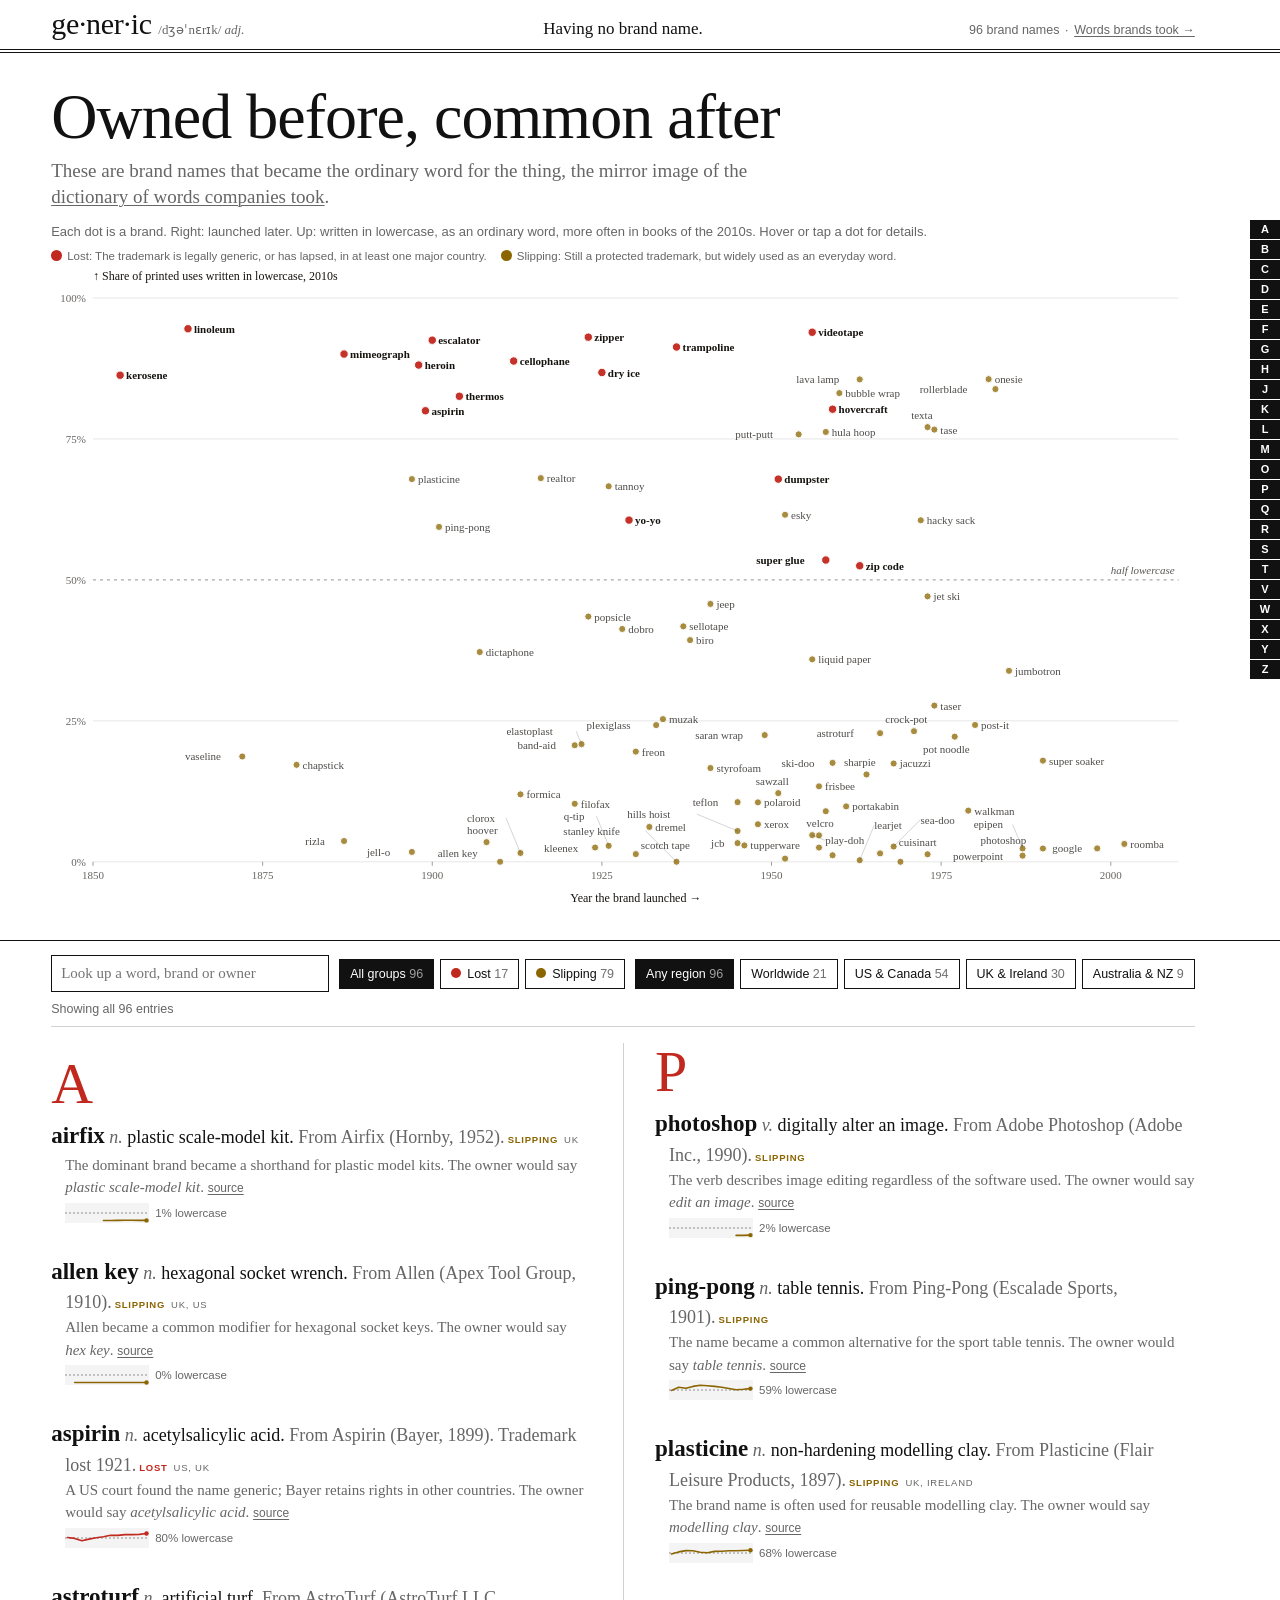
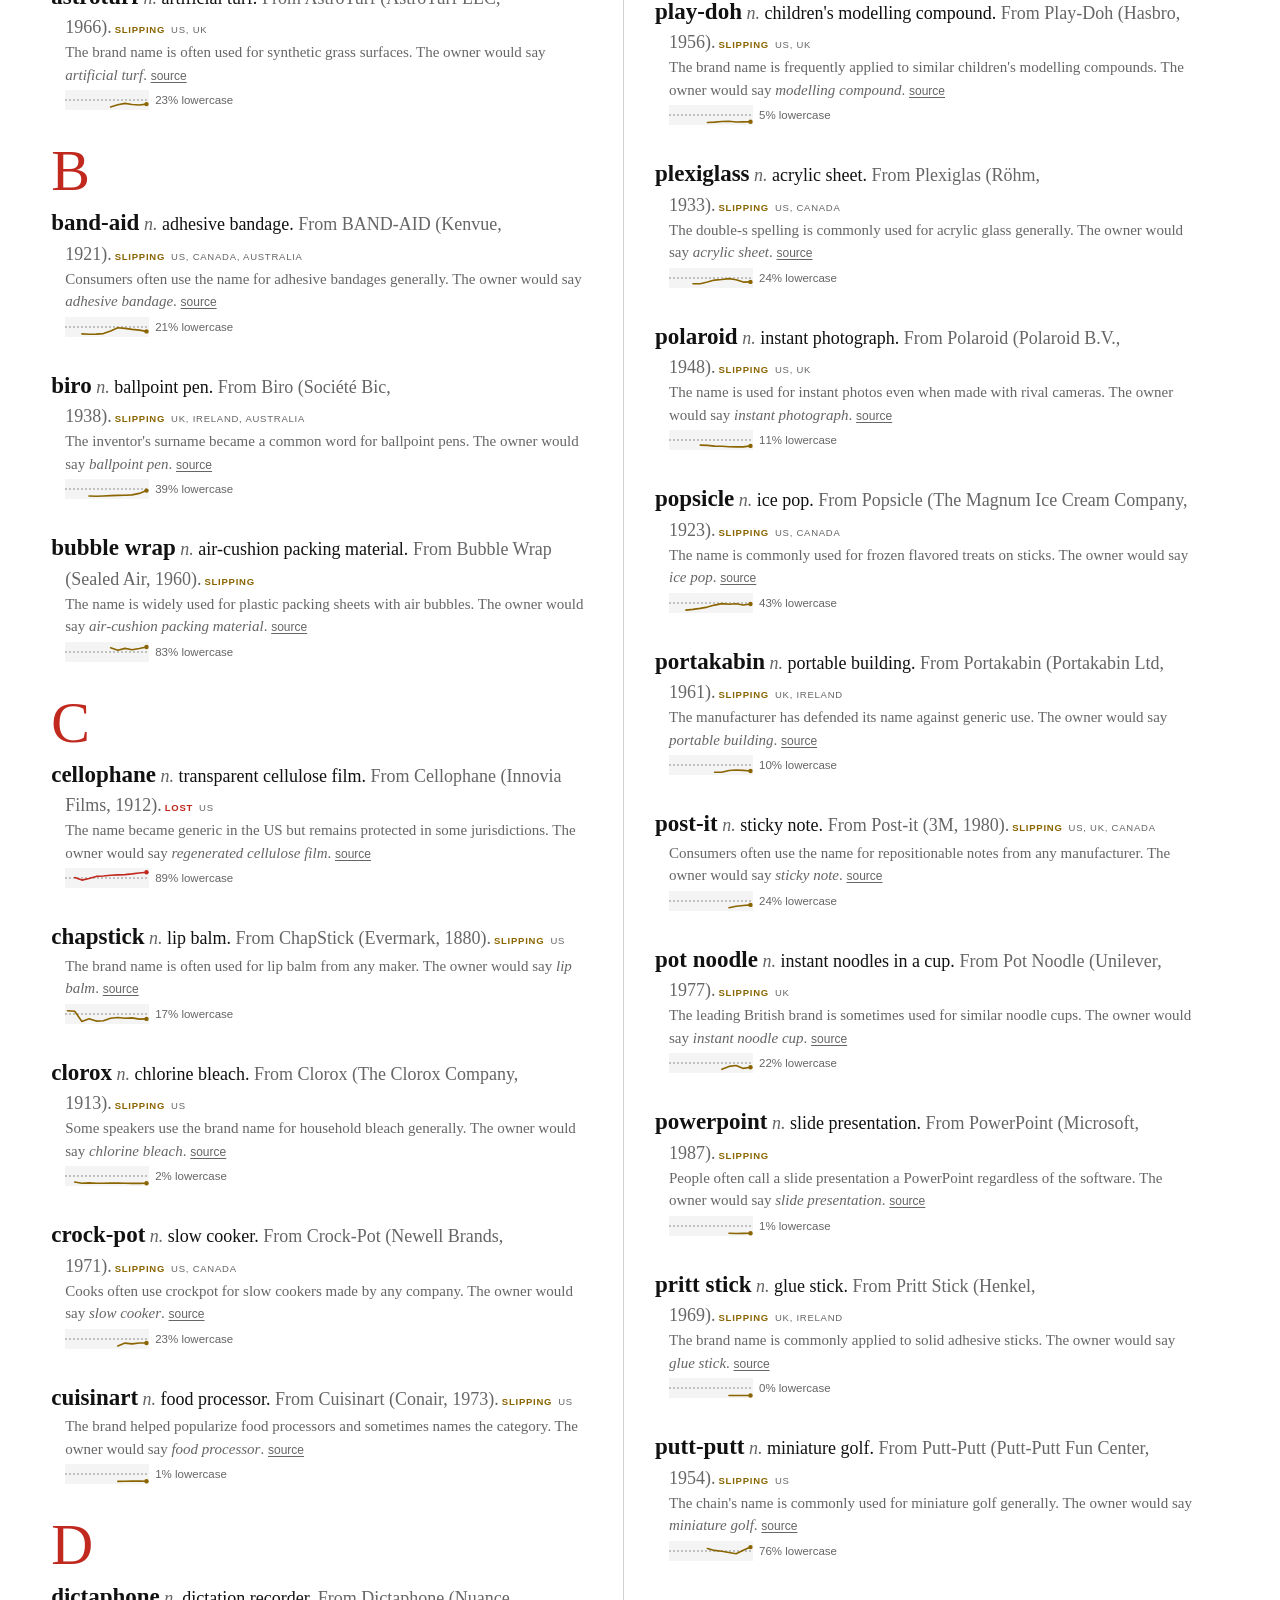
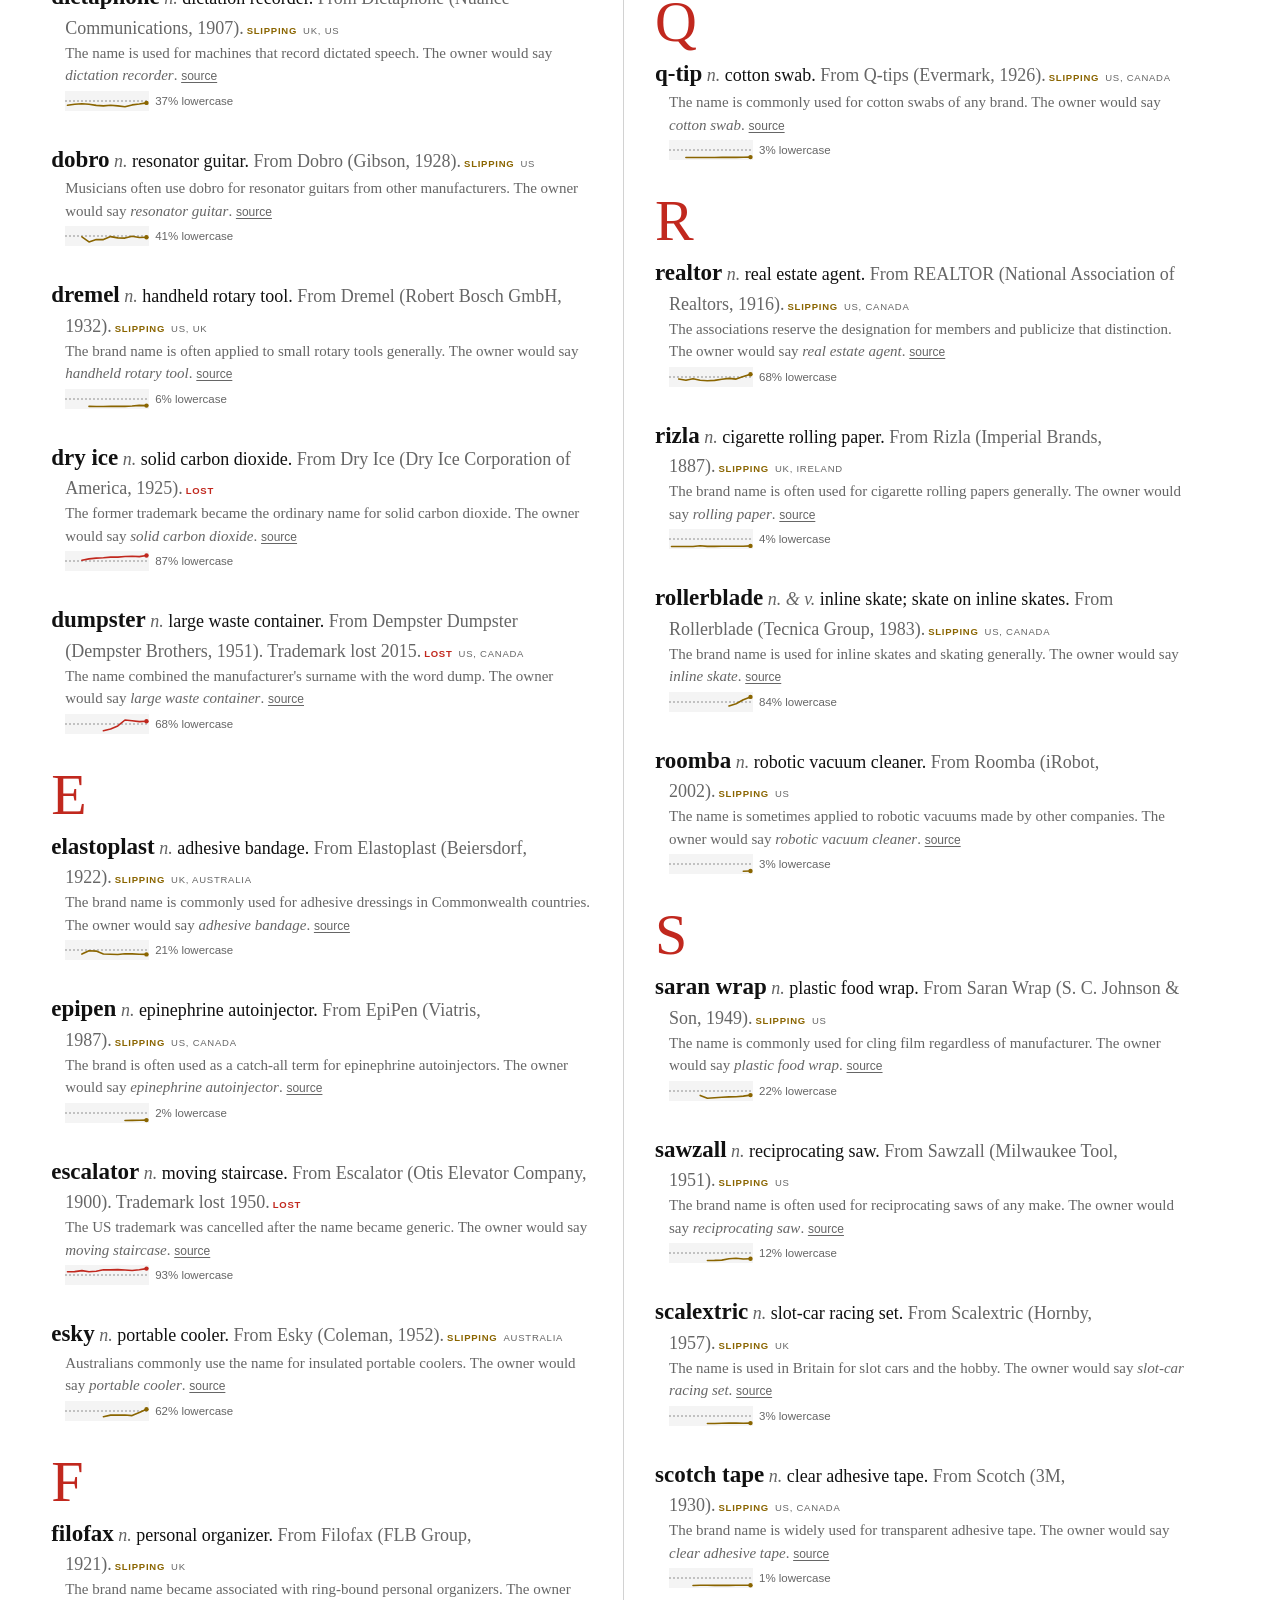
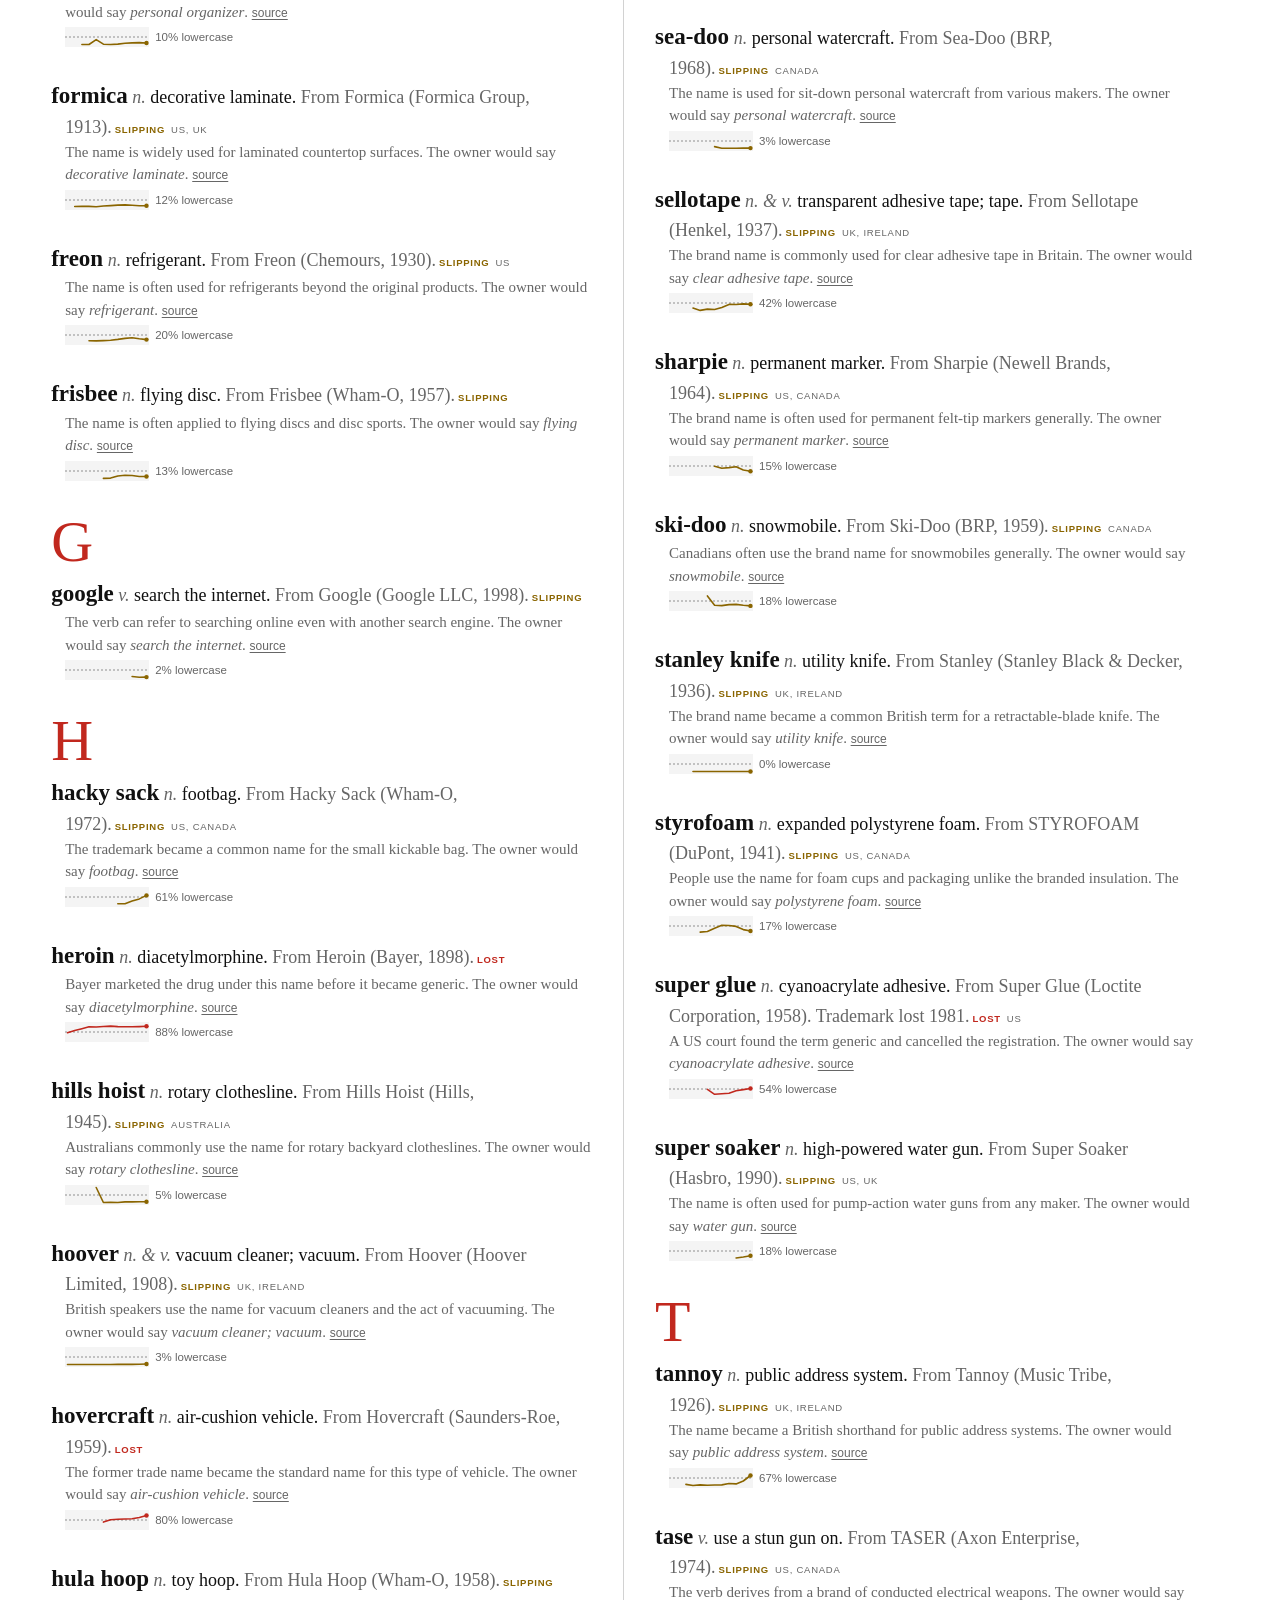
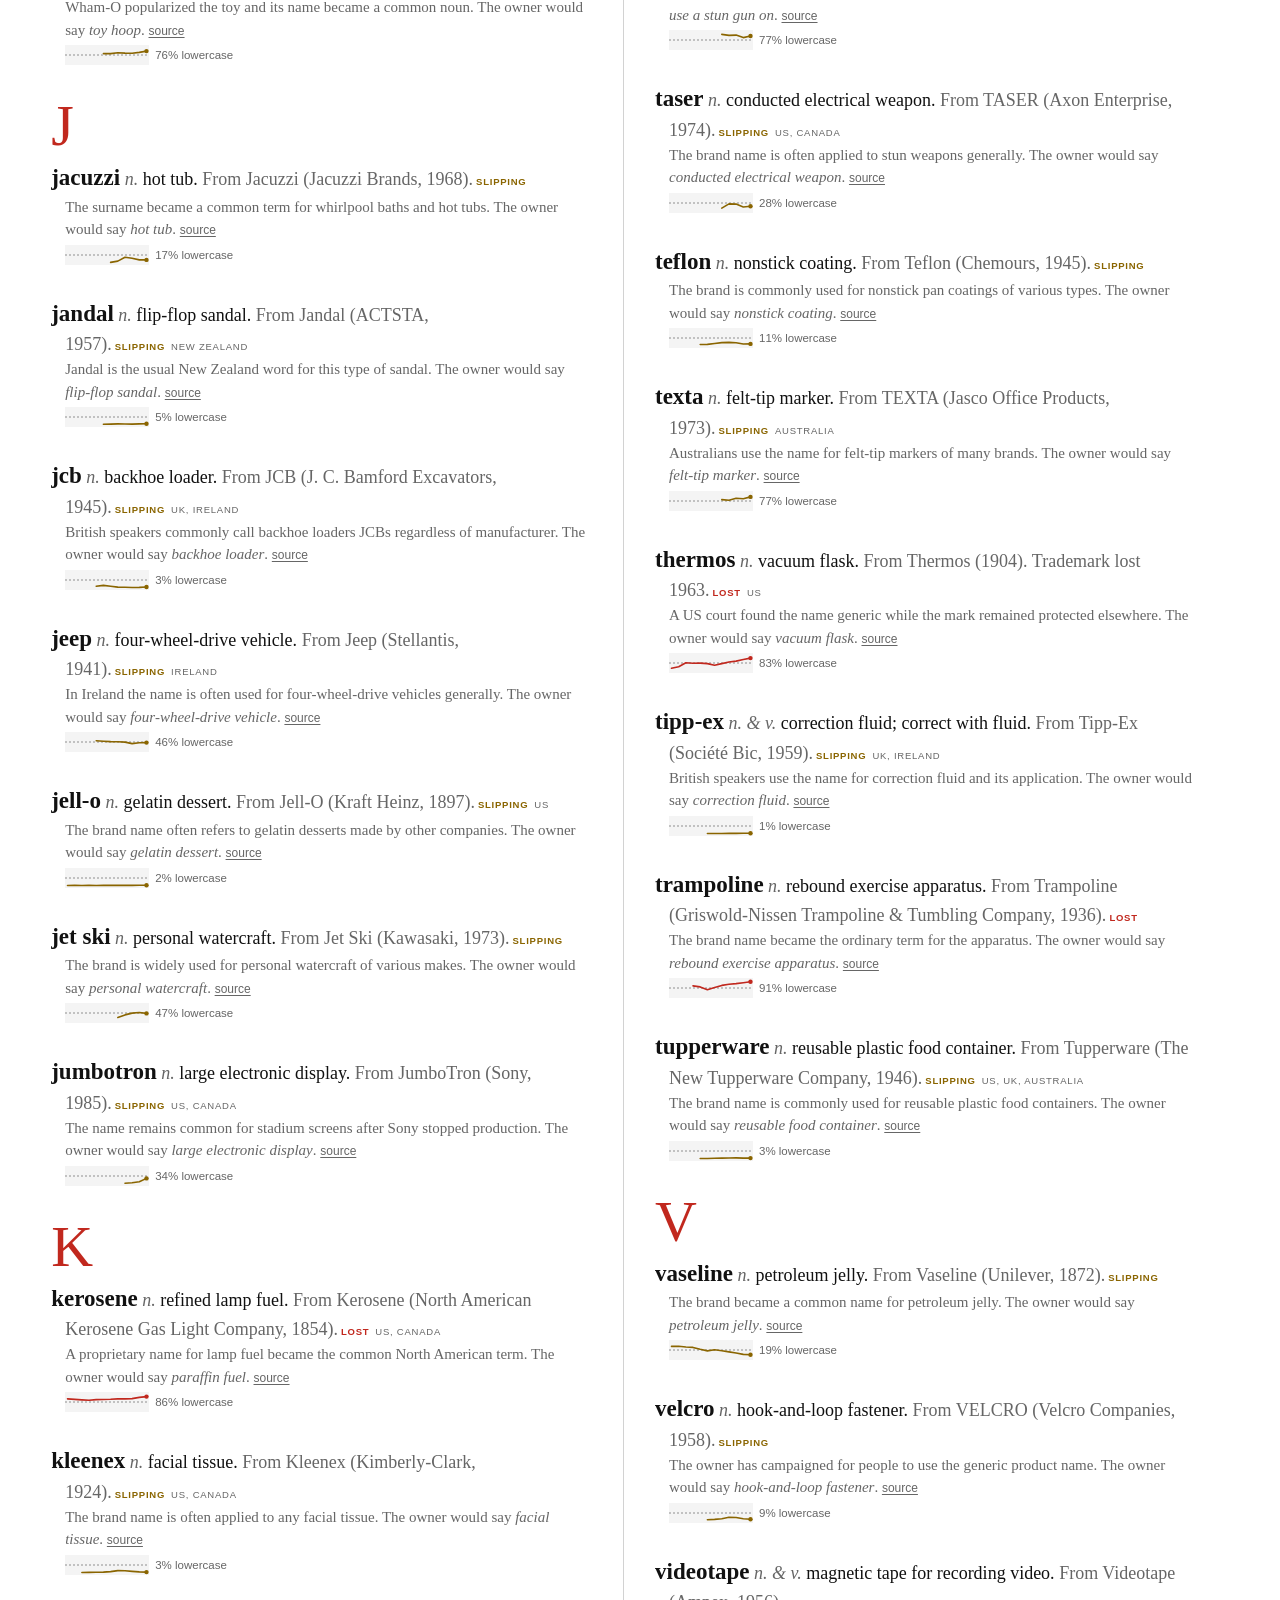
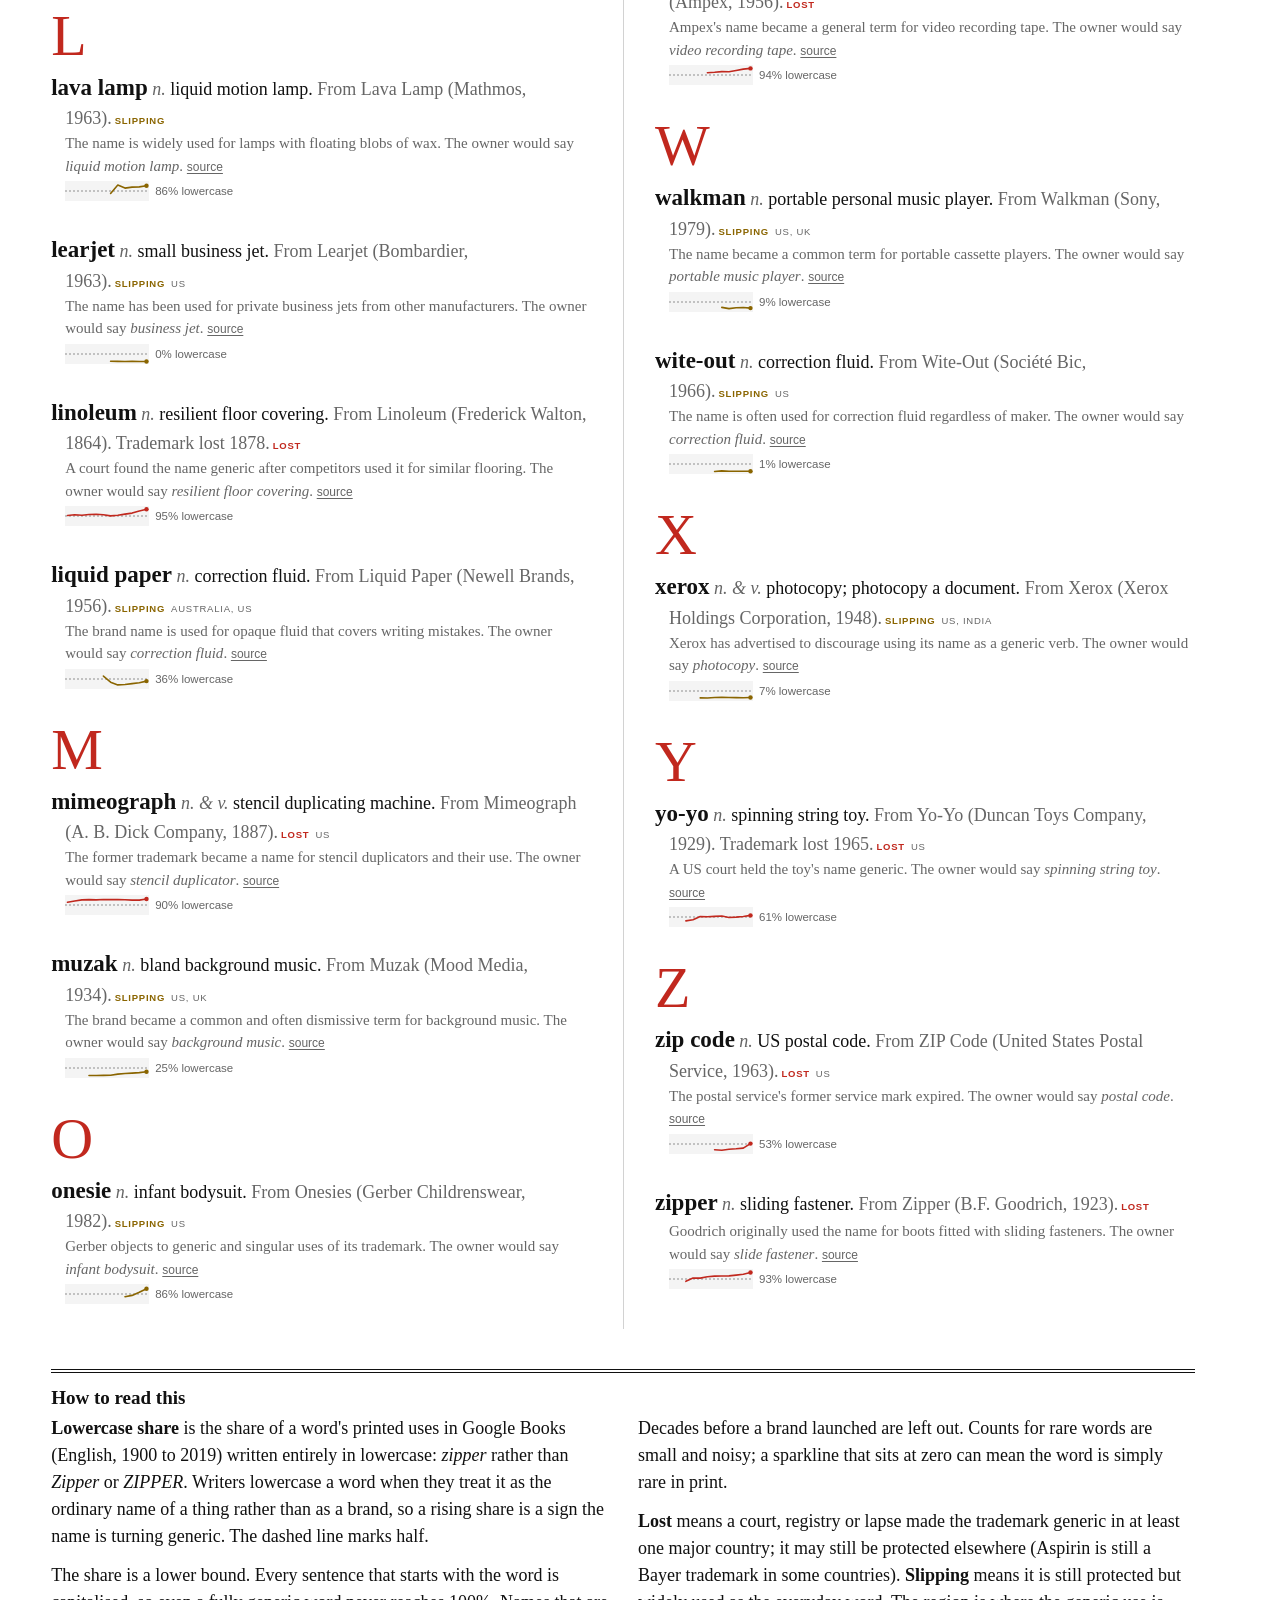
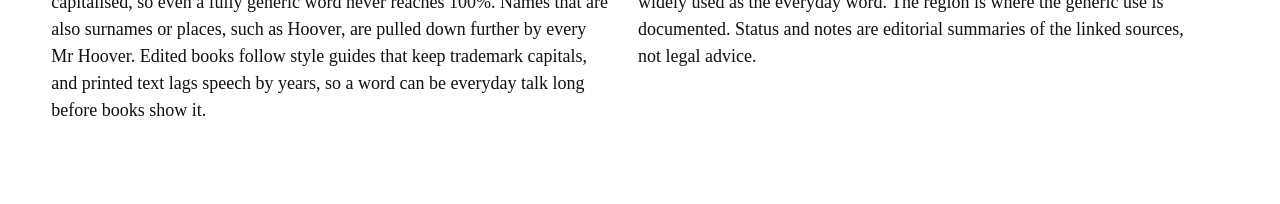
==== site/generic.html @ 4e23a134 "Add generic page: 96 brand names that became everyday words Lost / Slipping groups, lowercase share " ====
<!doctype html><html lang="en"><head><meta charset="utf-8"><meta name="viewport" content="width=device-width,initial-scale=1"><title>Generic: brand names that became ordinary words</title>
<meta name="description" content="A dictionary of brand names that became the everyday word for the thing, from aspirin and escalator to kleenex and hoover, with how often each is printed in lowercase.">
<style>
:root{--gl:4vw;--gr:calc(4vw + 34px);--p:#fff;--k:#111;--s:#666;--r:#c1281e;--lost:#c1281e;--slip:#8a6500;--serif:"Iowan Old Style","Palatino Linotype",Palatino,"Book Antiqua",Georgia,serif;--sans:"Avenir Next","Helvetica Neue",Arial,sans-serif}
*{box-sizing:border-box}html{scroll-behavior:smooth}body{margin:0;background:var(--p);color:var(--k);font:18px/1.5 var(--serif)}
a{color:inherit;text-decoration-thickness:1px;text-underline-offset:2px}
.page{padding:0 var(--gr) 80px var(--gl)}
.title{position:sticky;top:0;z-index:4;background:var(--p);padding:9px var(--gr) 7px var(--gl);border-bottom:4px double var(--k);display:grid;grid-template-columns:1fr auto 1fr;gap:24px;align-items:baseline}
h1{font-size:clamp(24px,2.4vw,30px);line-height:1;font-weight:400;margin:0;letter-spacing:-.01em}.ipa{font-size:13px;color:var(--s);margin:0 0 0 .5em;display:inline}.def{font-size:17px;text-align:center}.tot{text-align:right;font:12.5px var(--sans);color:var(--s)}.sib::before{content:"·";display:inline-block;padding:0 .45em}
.full{margin:0 calc(-1 * var(--gr)) 0 calc(-1 * var(--gl));padding:30px var(--gr) 24px var(--gl);border-bottom:1px solid var(--k)}.full h2{font:400 clamp(34px,5vw,64px)/1.05 var(--serif);margin:0;letter-spacing:-.015em}.full .cap{font:19px/1.35 var(--serif);color:var(--s);margin:8px 0 14px;max-width:760px}
.note{font:13px/1.45 var(--sans);color:var(--s);margin:0 0 8px}.legend{display:flex;gap:14px;flex-wrap:wrap;font:11.5px var(--sans);color:var(--s);margin:0 0 6px}.legend i{display:inline-block;width:11px;height:11px;margin-right:5px;vertical-align:-1px;border-radius:50%}
.sw{display:inline-block;width:10px;height:10px;margin-right:6px;vertical-align:0;border-radius:50%}
.controls{position:sticky;top:var(--hh,50px);z-index:3;background:var(--p);display:flex;gap:10px;flex-wrap:wrap;align-items:center;padding:14px 0 10px;font:12.5px var(--sans);border-bottom:1px solid #11111130}.controls input{flex:1 1 220px;padding:9px;border:1px solid var(--k);background:#fff;font:15px var(--serif)}.controls button{font:12.5px var(--sans);border:1px solid var(--k);background:none;padding:7px 10px;cursor:pointer;color:var(--k)}.controls button[aria-pressed=true]{background:var(--k);color:var(--p)}.controls button[aria-pressed=true] .sw{outline:1.5px solid #fff}.controls .grp{display:flex;gap:6px;flex-wrap:wrap}
.count{flex-basis:100%;color:var(--s);margin:0}
:focus-visible{outline:2px solid var(--r);outline-offset:2px}
#dict{columns:2 400px;column-gap:64px;column-rule:1px solid #11111130;padding-top:16px}
.letter{break-after:avoid;font:400 58px/1 var(--serif);margin:12px 0 6px;color:var(--r);scroll-margin-top:calc(var(--hh,50px) + var(--ch,0px) + 8px)}
.e{break-inside:avoid;margin:0 0 24px;text-indent:-14px;padding-left:14px}.hw{font-weight:700;font-size:23px}.pos{font-style:italic;color:var(--s)}.etym{color:var(--s)}
.small{font-size:15px;color:var(--s);display:block;text-indent:0}.tag{white-space:nowrap;font:700 9.5px var(--sans);letter-spacing:.08em;text-transform:uppercase;padding-left:3px}.reg{white-space:nowrap;font:9.5px var(--sans);letter-spacing:.08em;text-transform:uppercase;color:var(--s);padding-left:6px}
.src{font:12px var(--sans);color:var(--s);white-space:nowrap}
.sp{display:inline-flex;align-items:center;gap:6px;text-indent:0;font:11.5px var(--sans);color:var(--s);margin-top:4px}.sp svg{display:block}
.thumb{position:fixed;right:0;top:50%;transform:translateY(-50%);display:flex;flex-direction:column;z-index:5}.thumb a{display:block;width:30px;text-align:center;font:700 11px/19px var(--sans);color:var(--p);background:var(--k);text-decoration:none;border-bottom:1px solid var(--p)}.thumb a:hover,.thumb a:focus{background:var(--r)}
.meth{columns:2 320px;column-gap:30px;margin-top:40px;padding-top:14px;border-top:4px double var(--k)}.meth h2{font:600 19px var(--serif);margin:0 0 6px;column-span:all}.meth p{margin:0 0 .7em}
details{margin-top:8px;font:12.5px var(--sans);color:var(--s)}summary{cursor:pointer}
.tip{position:fixed;display:none;z-index:9;background:var(--k);color:#fff;font:12px/1.4 var(--sans);padding:7px 9px;pointer-events:none;max-width:260px}
.err{font:15px/1.45 var(--sans);color:var(--r);border:1px solid var(--r);padding:10px 12px}
@media(max-width:760px){.page{padding:0 38px 60px 14px}:root{--gl:14px;--gr:38px}.title{grid-template-columns:auto 1fr;gap:4px 14px}.tot{grid-column:1/-1;text-align:left}#tot,.sib::before{display:none}.def{font-size:14px;text-align:right}.ipa{display:none}.controls{position:static}.thumb a{width:22px;font-size:10px;line-height:16px}.hw{font-size:21px}}
@media(prefers-reduced-motion:reduce){html{scroll-behavior:auto}}
</style></head><body><header class="title" id="hd"><div><h1 style="display:inline">ge·ner·ic</h1><p class="ipa">/dʒəˈnɛrɪk/ <i>adj.</i></p></div><div class="def">Having no brand name.</div><div class="tot"><span id="tot"></span><a class="sib" href="index.html">Words brands took →</a></div></header>
<div class="page">
<section class="full"><h2>Owned before, common after</h2><p class="cap">These are brand names that became the ordinary word for the thing, the mirror image of the <a href="index.html">dictionary of words companies took</a>.</p>
<p class="note">Each dot is a brand. Right: launched later. Up: written in lowercase, as an ordinary word, more often in books of the 2010s. Hover or tap a dot for details.</p>
<div id="lg"></div><div id="scat"></div><div id="unplot"></div></section>
<noscript><p class="err">This page needs JavaScript to load its word list from generic.json.</p></noscript>
<div class="controls" id="c" role="search" aria-label="Filter the dictionary"></div>
<main id="dict" aria-live="off"></main>
<section class="meth"><h2>How to read this</h2><div id="m"></div></section>
</div><nav class="thumb" id="thumb" aria-label="Jump to letter"></nav>
<script type="module">
import {loadGeneric,GEN_GROUPS,REGIONS,scatter,entryHTML,hideTip,GEN_METHODS,esc,legend} from './generic.js';
const $=s=>document.querySelector(s),hd=$('#hd'),root=document.documentElement;
const sizeVars=()=>{root.style.setProperty('--hh',hd.offsetHeight+'px');const c=$('#c');root.style.setProperty('--ch',(getComputedStyle(c).position==='sticky'?c.offsetHeight:0)+'px')};
new ResizeObserver(sizeVars).observe(hd);
$('#m').innerHTML=GEN_METHODS;
let D;try{D=await loadGeneric()}catch(err){const msg=`<p class="err" role="alert">The word list could not be loaded (${esc(err.message)}). Try reloading the page.</p>`;$('#scat').innerHTML=msg;$('#dict').innerHTML='';$('#c').hidden=true;throw err}
const E=D.entries;
$('#tot').textContent=`${E.length} brand names`;
$('#lg').innerHTML=legend(Object.values(GEN_GROUPS).map(g=>[g.color,`${g.label}: ${g.note}`]));
let lastW=0;const draw=()=>{const w=$('#scat').clientWidth;if(w===lastW)return;lastW=w;
  const off=scatter($('#scat'),E,{height:innerWidth<760?460:Math.min(640,Math.max(440,innerHeight-220))});
  $('#unplot').innerHTML=off.length?`<details><summary>Not plotted (${off.length}): no lowercase data for the 2010s</summary><p>${off.map(e=>esc(e.word)).join(', ')}</p></details>`:''};
draw();addEventListener('resize',draw);addEventListener('scroll',hideTip,{passive:true});

/* Controls are built once; re-rendering only touches aria-pressed and the list, so focus never moves. */
const st={g:'',r:'',q:''};
const cnt=(f)=>E.filter(f).length;
const grpBtns=[['','All groups',E.length],...Object.entries(GEN_GROUPS).map(([k,o])=>[k,`<i class="sw" style="background:${o.color}"></i>${o.label}`,cnt(e=>e.status===k)])];
const regBtns=[['','Any region',E.length],...Object.entries(REGIONS).map(([k,t])=>[k,t,cnt(e=>e._r.includes(k))])];
const btns=(name,list)=>`<div class="grp" role="group" aria-label="${name}">`+list.map(([v,t,n])=>`<button type="button" data-v="${v}" aria-pressed="false">${t} <span style="opacity:.6">${n}</span></button>`).join('')+'</div>';
$('#c').innerHTML=`<input type="search" id="q" placeholder="Look up a word, brand or owner" aria-label="Search words, brands and owners" autocomplete="off">`+
  `<span id="gb">${btns('Group',grpBtns)}</span><span id="rb">${btns('Region where it is used generically',regBtns)}</span><p class="count" id="count" role="status" aria-live="polite"></p>`;
const press=()=>{document.querySelectorAll('#gb button').forEach(b=>b.setAttribute('aria-pressed',b.dataset.v===st.g));document.querySelectorAll('#rb button').forEach(b=>b.setAttribute('aria-pressed',b.dataset.v===st.r))};
$('#gb').onclick=ev=>{const b=ev.target.closest('button');if(b){st.g=b.dataset.v;render()}};
$('#rb').onclick=ev=>{const b=ev.target.closest('button');if(b){st.r=b.dataset.v;render()}};
$('#q').oninput=ev=>{st.q=ev.target.value.trim().toLowerCase();render()};
function render(){press();const q=st.q,r=E.filter(e=>(!st.g||e.status===st.g)&&(!st.r||e._r.includes(st.r))&&(!q||[e.word,e.brand,e.owner,e.meaning,e.generic_term].join(' ').toLowerCase().includes(q)));
  let last='',h='';const L=[];r.forEach(e=>{const l=e.word[0].toUpperCase();if(l!==last){h+=`<h2 class="letter" id="L-${esc(l)}">${esc(l)}</h2>`;last=l;L.push(l)}h+=entryHTML(e)});
  $('#dict').innerHTML=h||'<p>No entry matches.</p>';
  $('#count').textContent=r.length===E.length?`Showing all ${E.length} entries`:`Showing ${r.length} of ${E.length} entries`;
  $('#thumb').innerHTML=L.map(l=>`<a href="#L-${esc(l)}" aria-label="Letter ${esc(l)}">${esc(l)}</a>`).join('');sizeVars()}
render();
</script></body></html>
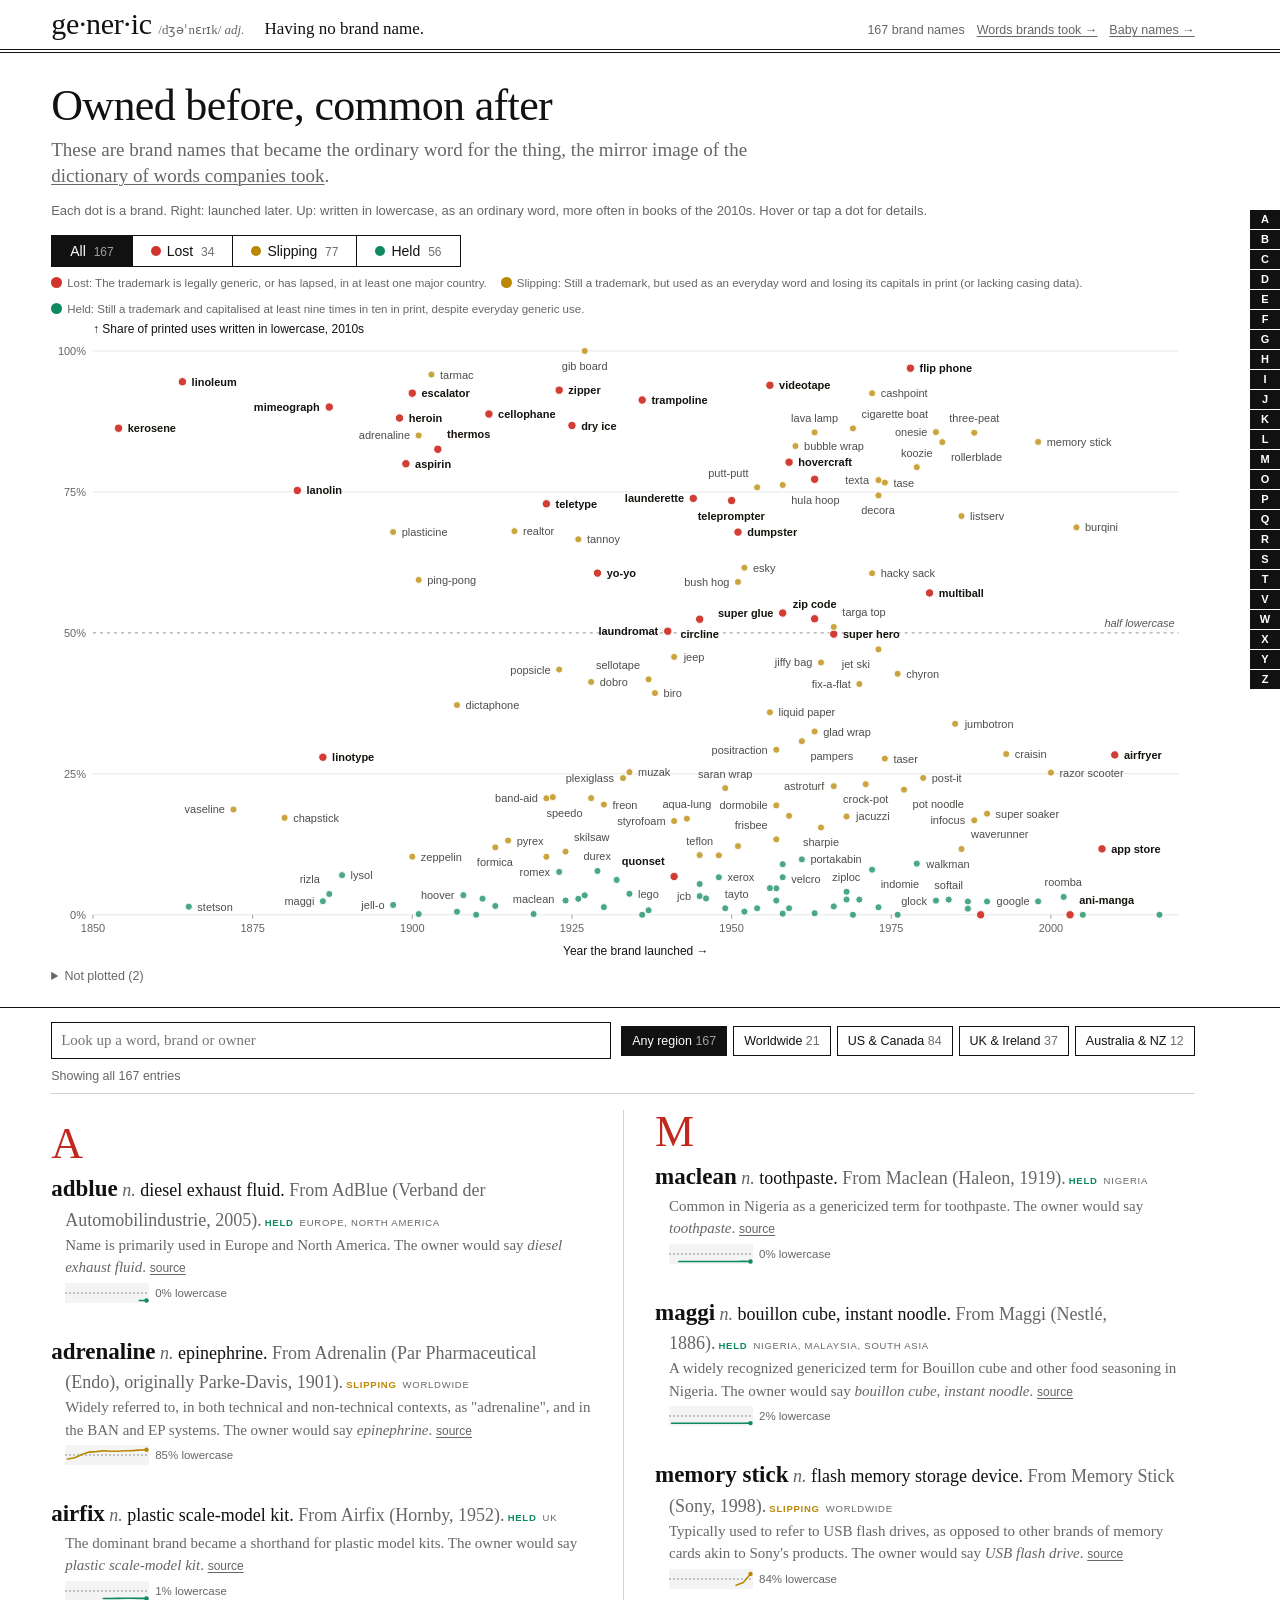
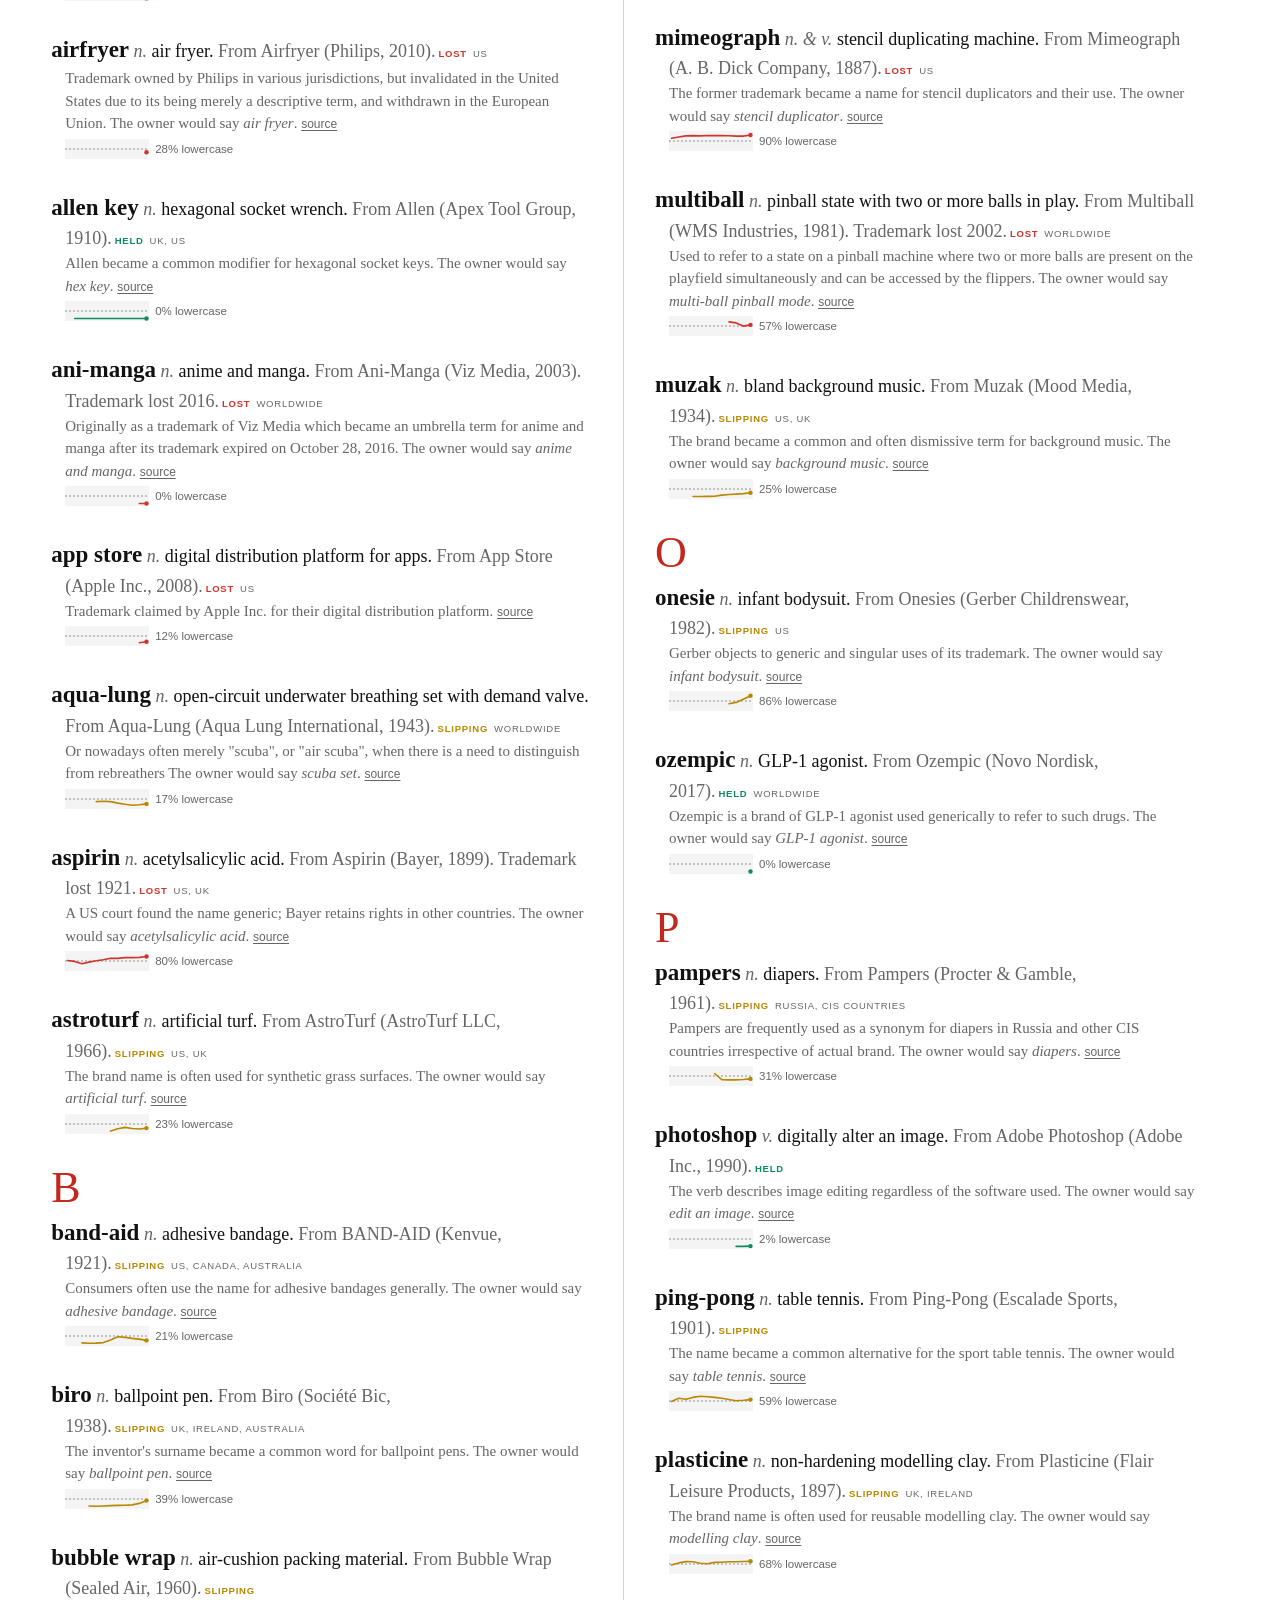
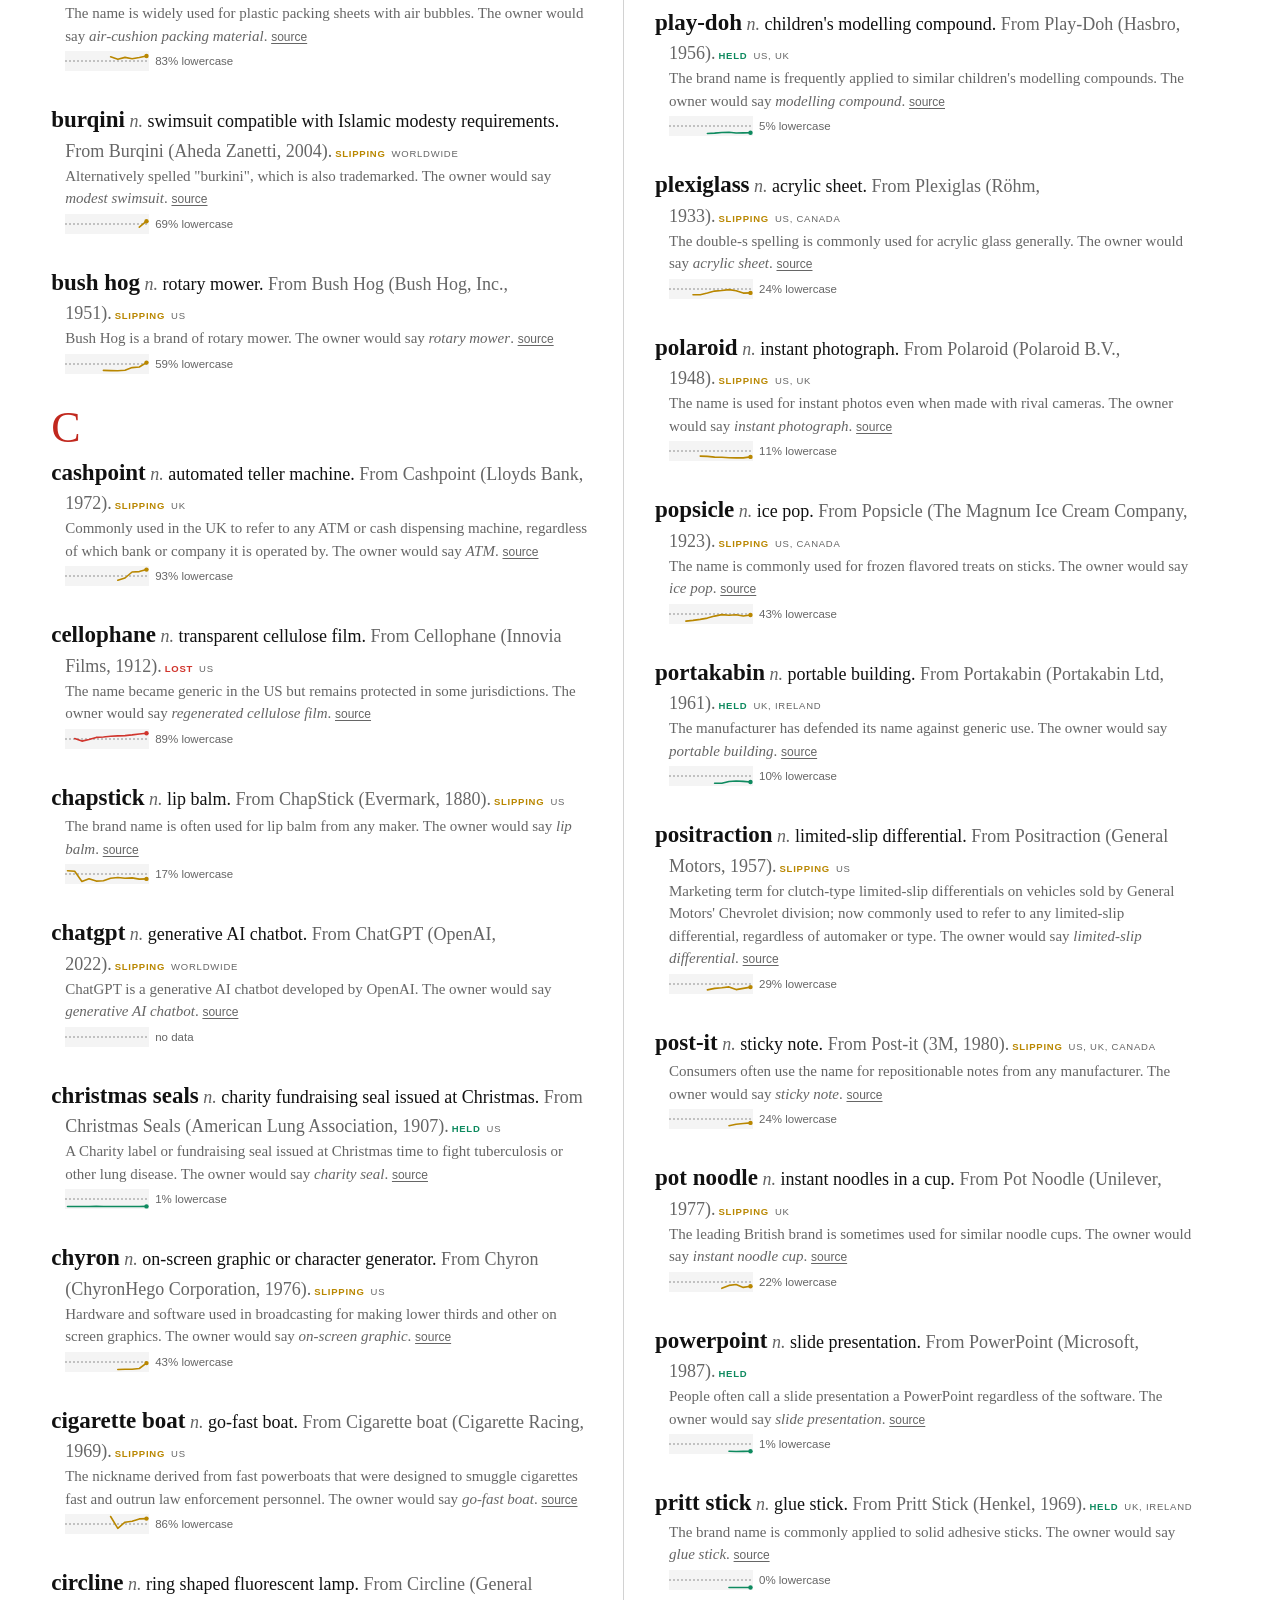
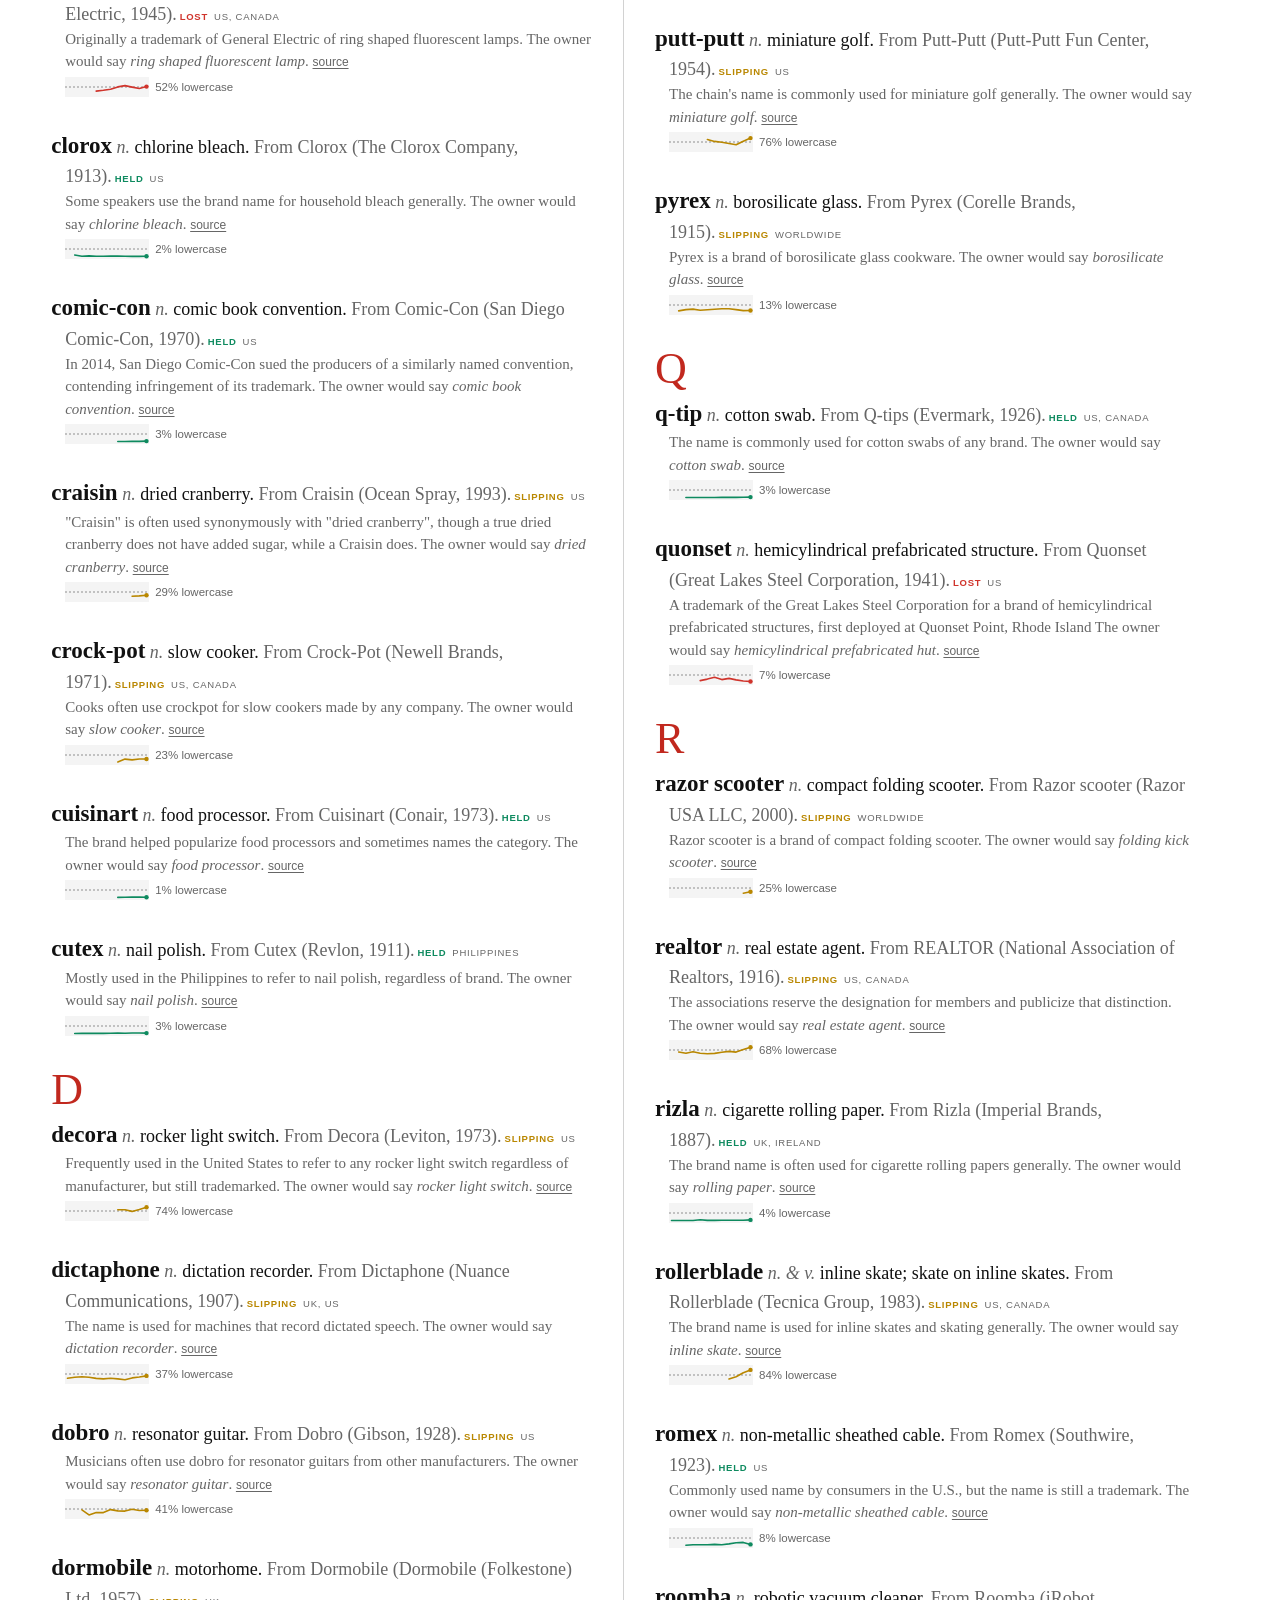
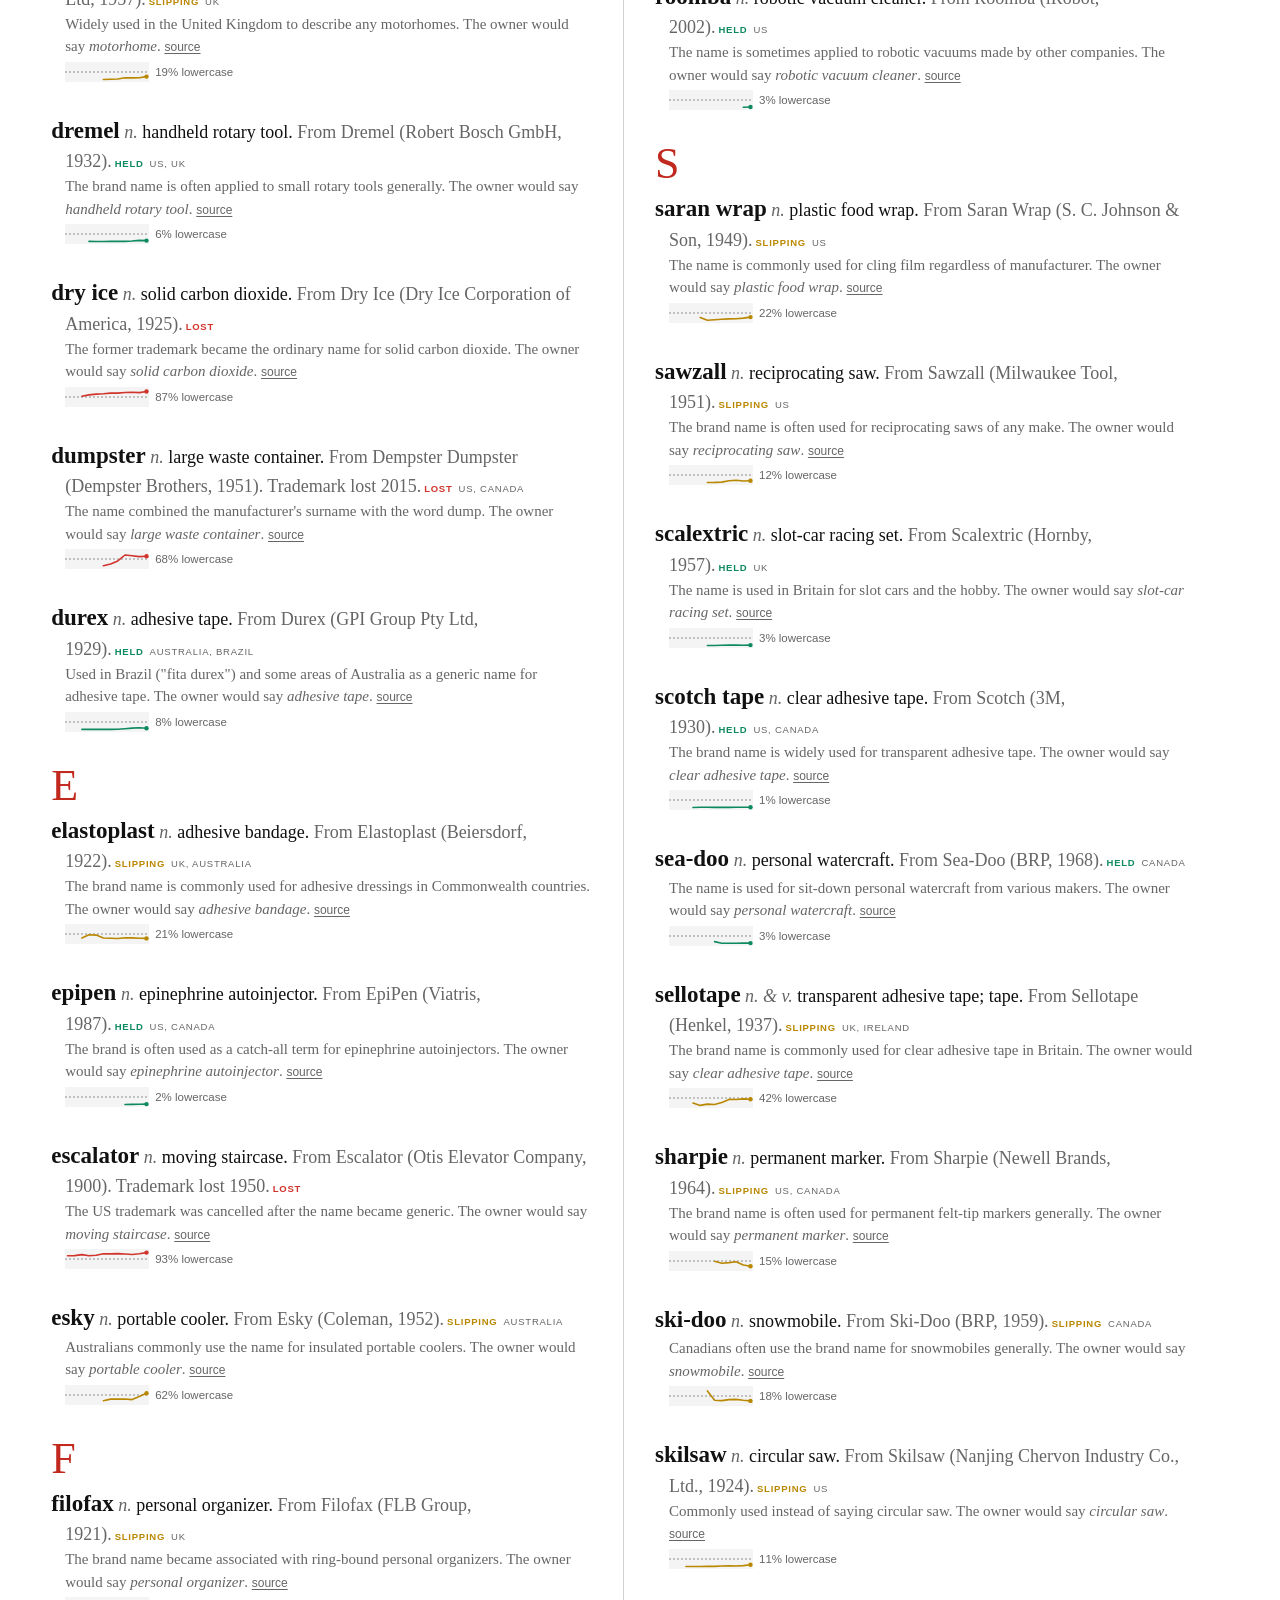
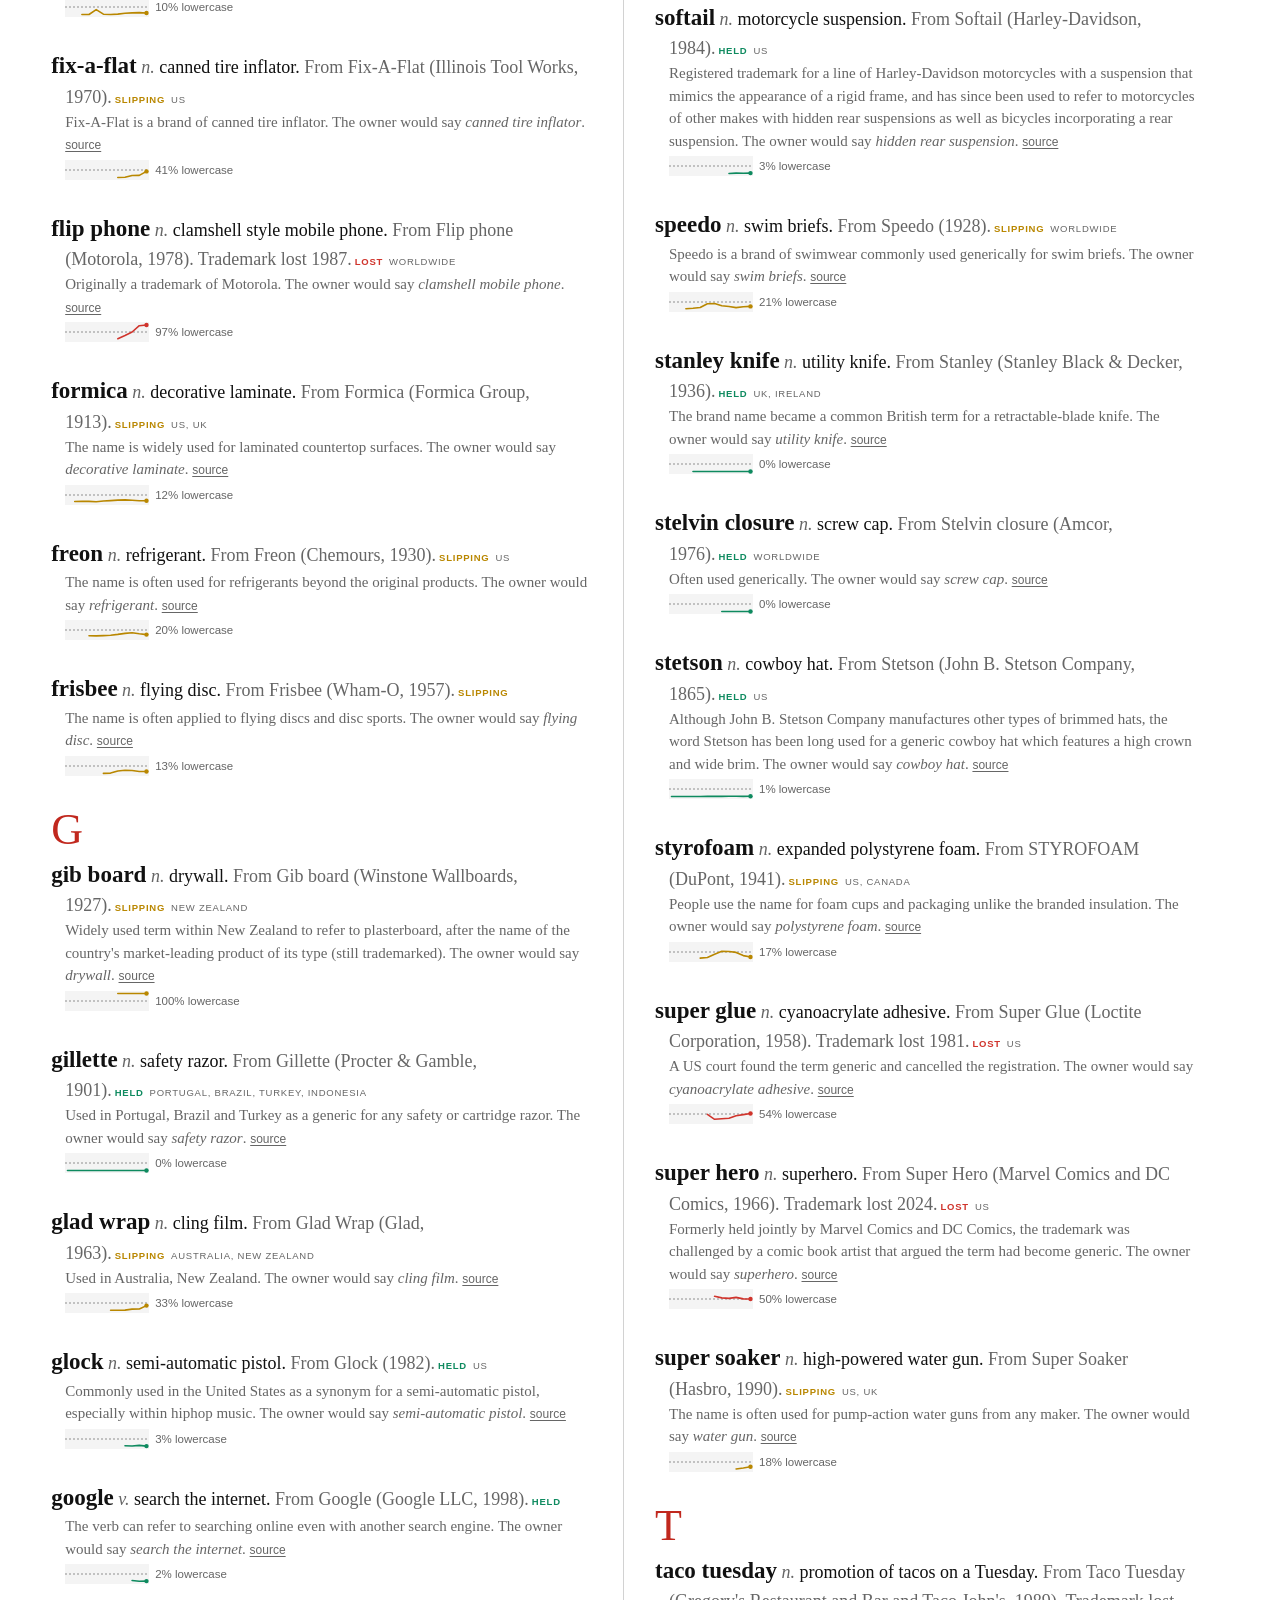
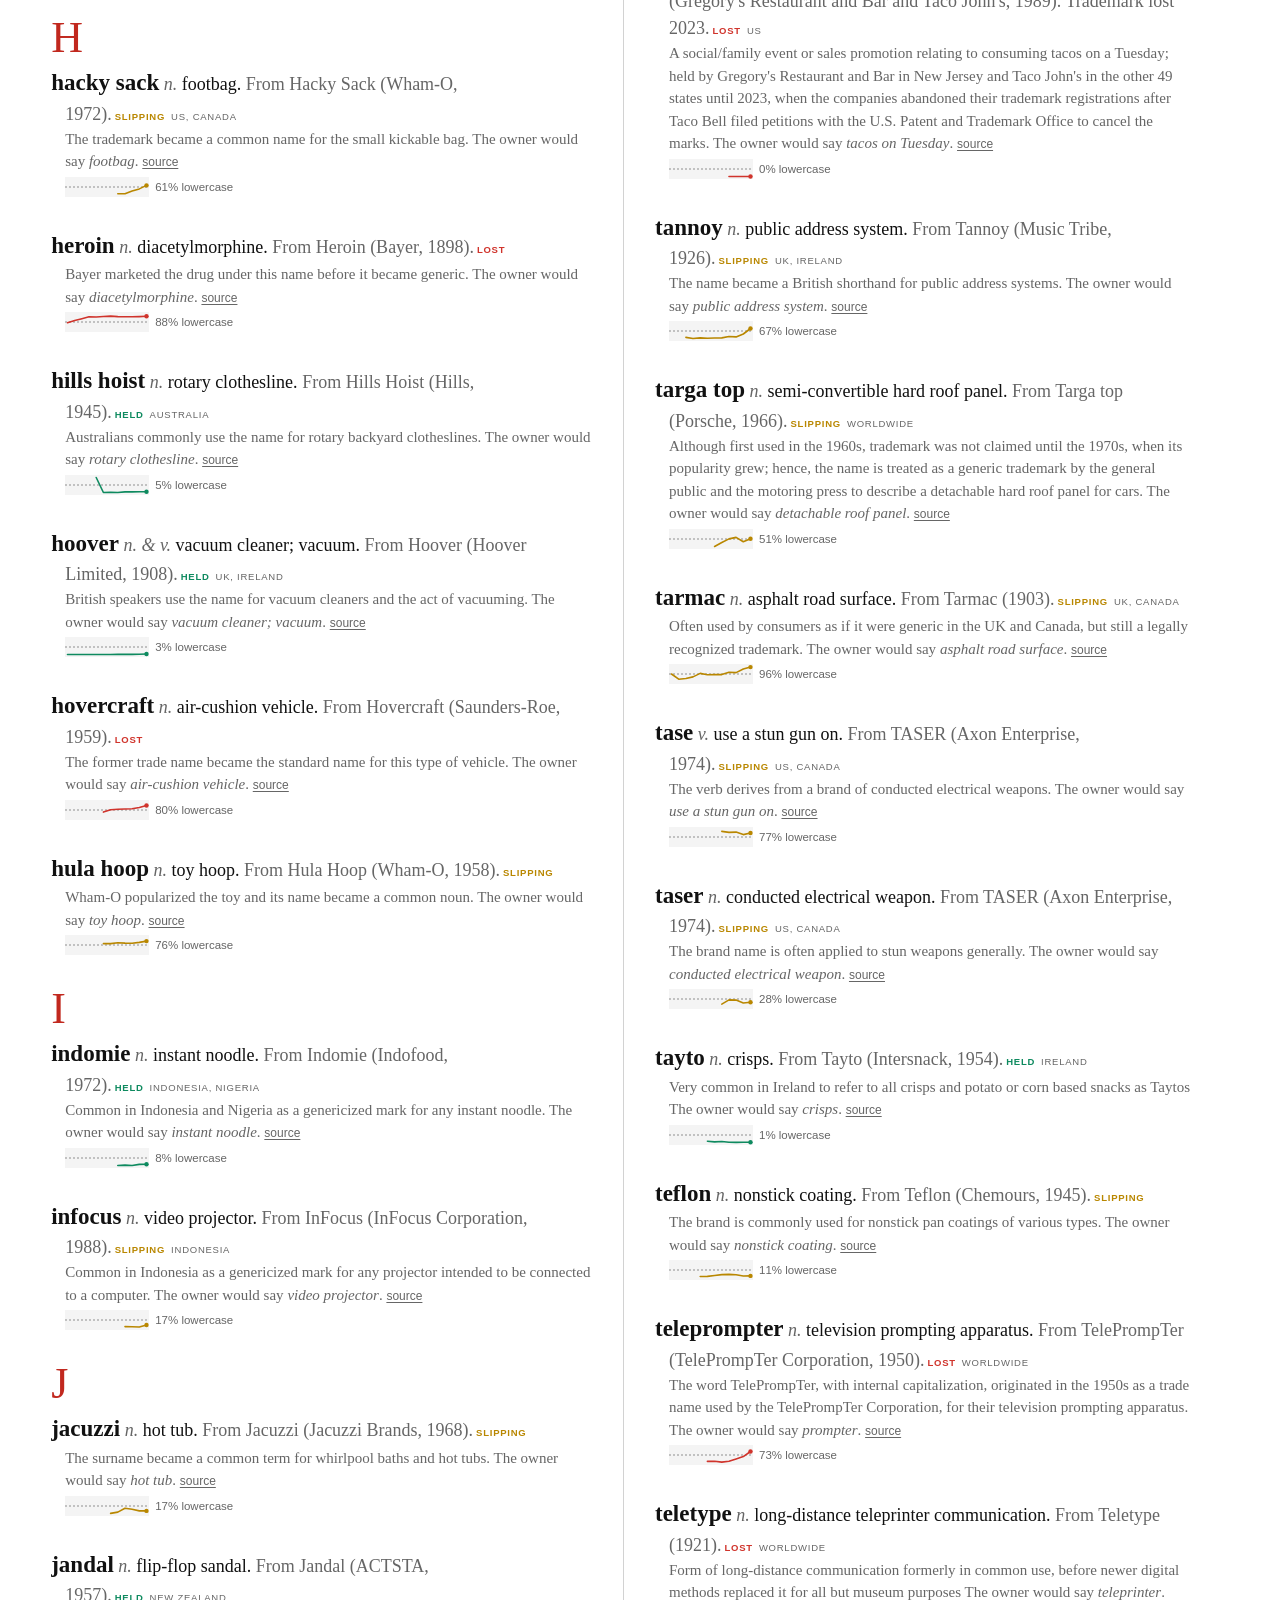
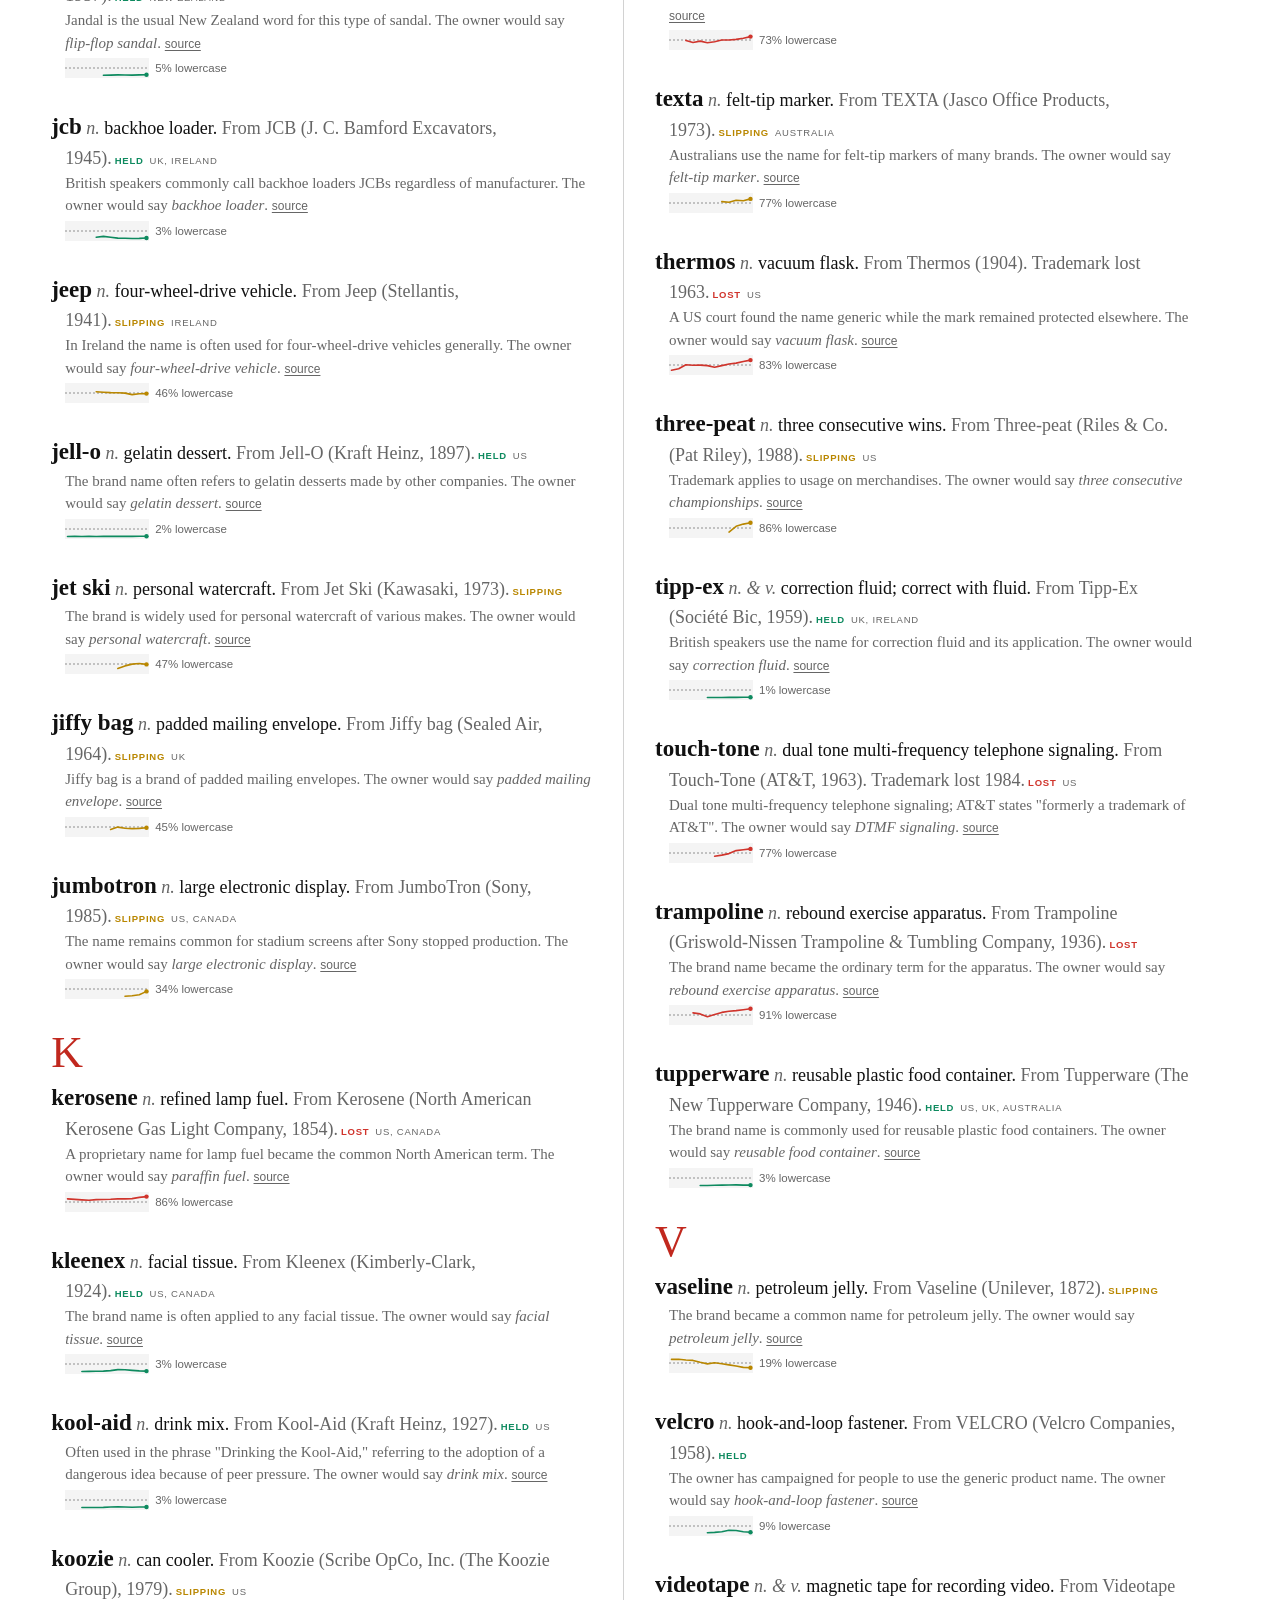
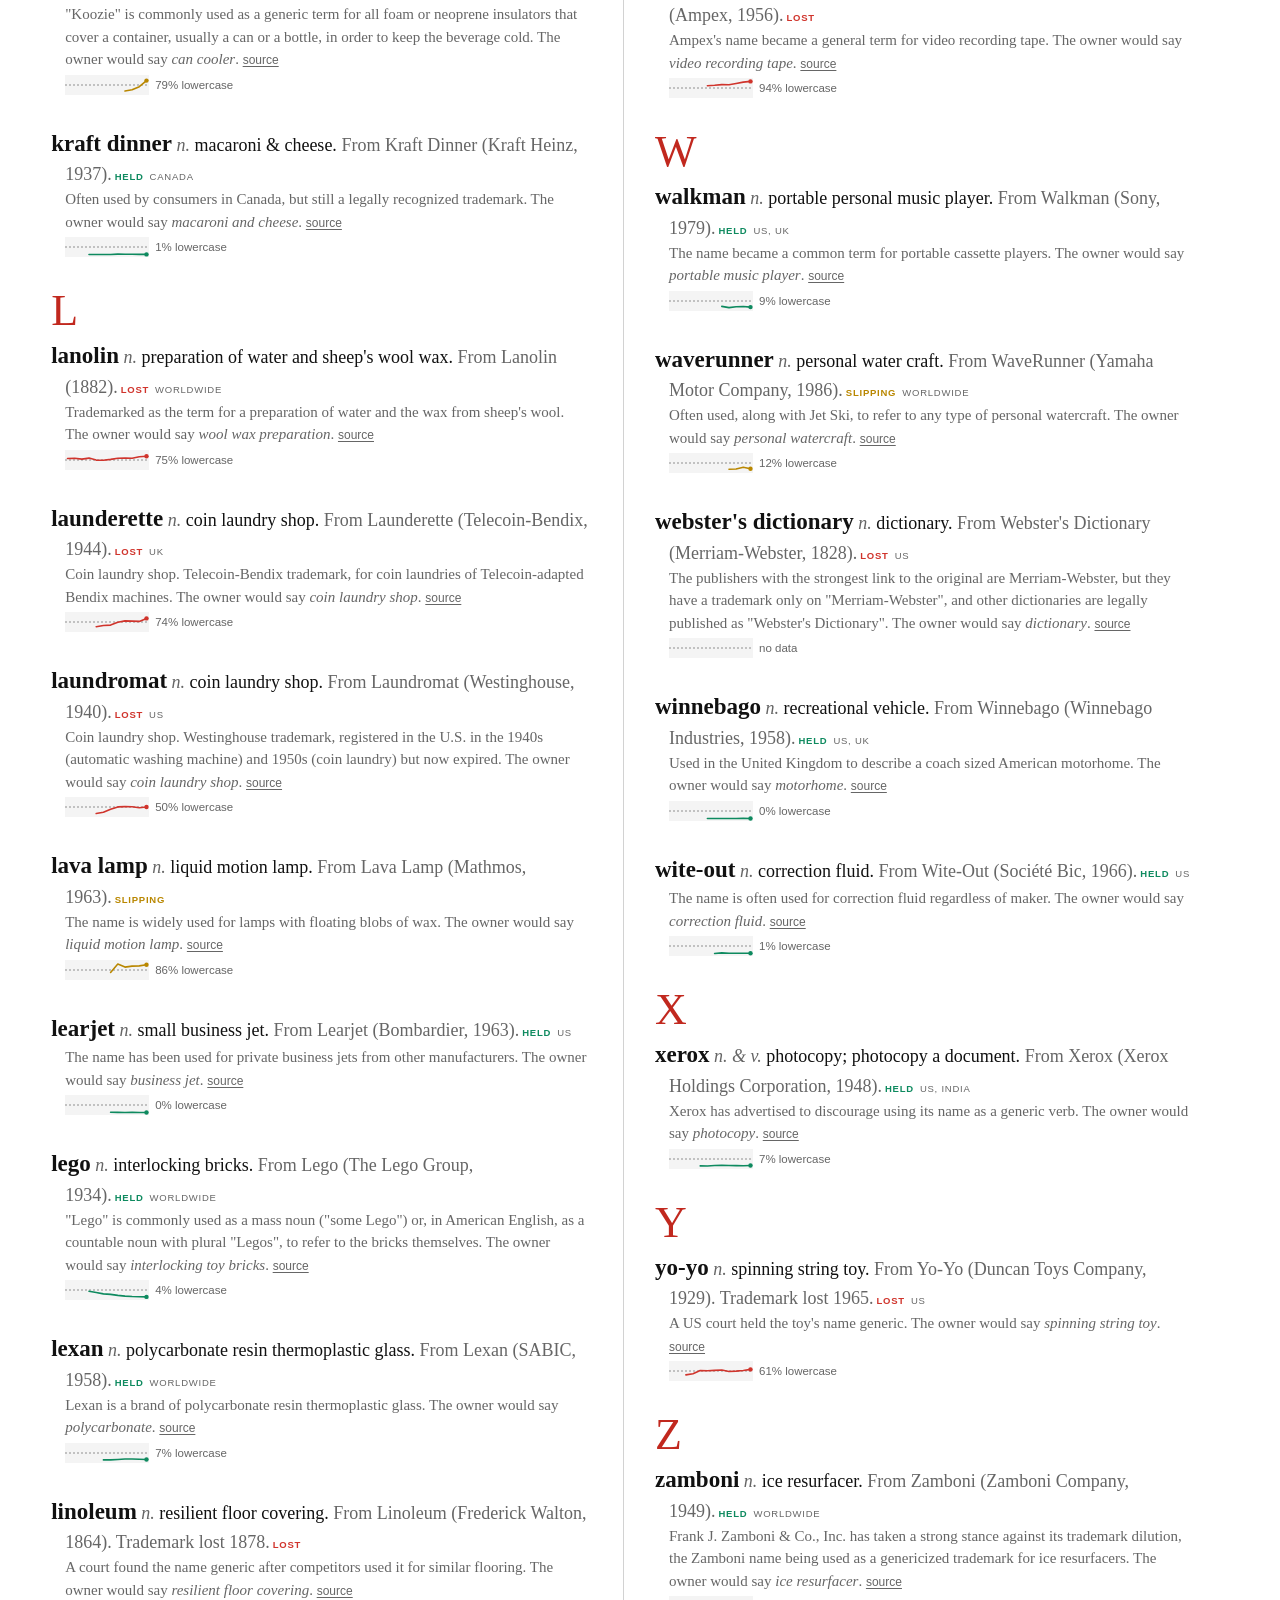
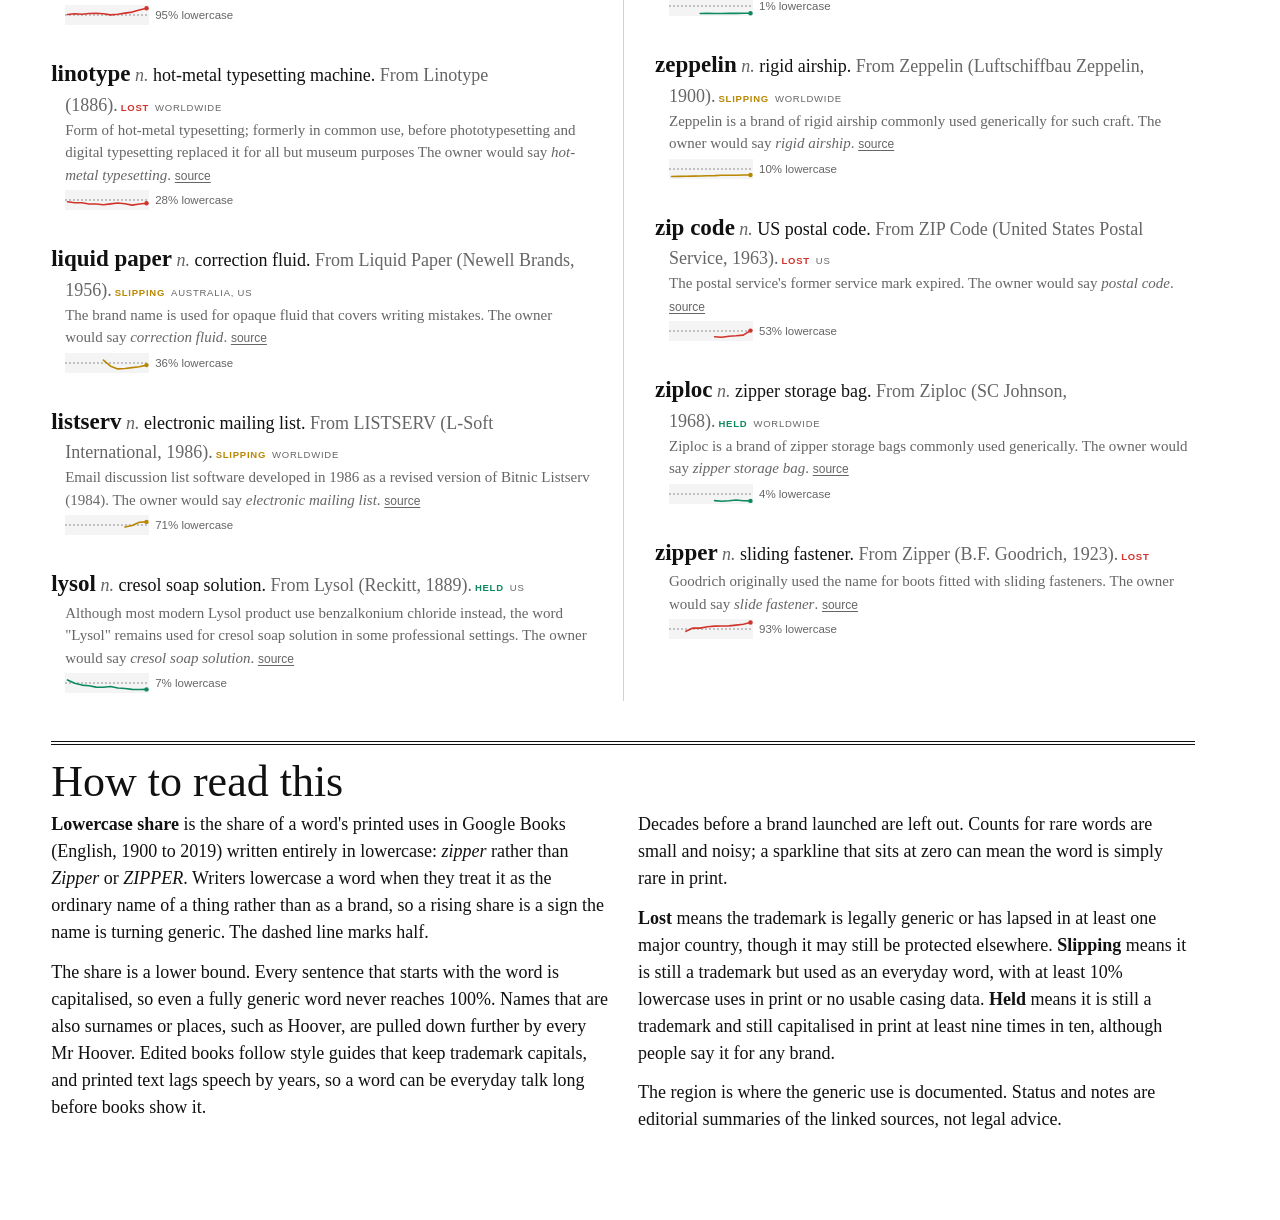
==== commit 1e843cec: "Split baby names into names.html; generic page gains Held group and 71 brands from Wikipedia's list;" ====
--- a/site/generic.html
+++ b/site/generic.html
@@ -1,36 +1,41 @@
 <!doctype html><html lang="en"><head><meta charset="utf-8"><meta name="viewport" content="width=device-width,initial-scale=1"><title>Generic: brand names that became ordinary words</title>
 <meta name="description" content="A dictionary of brand names that became the everyday word for the thing, from aspirin and escalator to kleenex and hoover, with how often each is printed in lowercase.">
 <style>
-:root{--gl:4vw;--gr:calc(4vw + 34px);--p:#fff;--k:#111;--s:#666;--r:#c1281e;--lost:#c1281e;--slip:#8a6500;--serif:"Iowan Old Style","Palatino Linotype",Palatino,"Book Antiqua",Georgia,serif;--sans:"Avenir Next","Helvetica Neue",Arial,sans-serif}
+:root{--gl:4vw;--gr:calc(4vw + 34px);--p:#fff;--k:#111;--s:#666;--r:#c1281e;--lost:#d0342c;--slip:#b98700;--held:#0e8a5f;--serif:"Iowan Old Style","Palatino Linotype",Palatino,"Book Antiqua",Georgia,serif;--sans:"Avenir Next","Helvetica Neue",Arial,sans-serif}
 *{box-sizing:border-box}html{scroll-behavior:smooth}body{margin:0;background:var(--p);color:var(--k);font:18px/1.5 var(--serif)}
 a{color:inherit;text-decoration-thickness:1px;text-underline-offset:2px}
 .page{padding:0 var(--gr) 80px var(--gl)}
-.title{position:sticky;top:0;z-index:4;background:var(--p);padding:9px var(--gr) 7px var(--gl);border-bottom:4px double var(--k);display:grid;grid-template-columns:1fr auto 1fr;gap:24px;align-items:baseline}
-h1{font-size:clamp(24px,2.4vw,30px);line-height:1;font-weight:400;margin:0;letter-spacing:-.01em}.ipa{font-size:13px;color:var(--s);margin:0 0 0 .5em;display:inline}.def{font-size:17px;text-align:center}.tot{text-align:right;font:12.5px var(--sans);color:var(--s)}.sib::before{content:"·";display:inline-block;padding:0 .45em}
-.full{margin:0 calc(-1 * var(--gr)) 0 calc(-1 * var(--gl));padding:30px var(--gr) 24px var(--gl);border-bottom:1px solid var(--k)}.full h2{font:400 clamp(34px,5vw,64px)/1.05 var(--serif);margin:0;letter-spacing:-.015em}.full .cap{font:19px/1.35 var(--serif);color:var(--s);margin:8px 0 14px;max-width:760px}
+.title{position:sticky;top:0;z-index:4;background:var(--p);padding:9px var(--gr) 7px var(--gl);border-bottom:4px double var(--k);display:flex;gap:20px;align-items:baseline;white-space:nowrap}
+h1{font-size:clamp(24px,2.4vw,30px);line-height:1;font-weight:400;margin:0;letter-spacing:-.01em}.ipa{font-size:13px;color:var(--s);margin:0 0 0 .5em;display:inline}.def{font-size:17px;text-align:center}.tot{margin-left:auto;display:flex;gap:12px;align-items:baseline;text-align:right;font:12.5px var(--sans);color:var(--s)}.sib{white-space:nowrap}
+.full{margin:0 calc(-1 * var(--gr)) 0 calc(-1 * var(--gl));padding:30px var(--gr) 24px var(--gl);border-bottom:1px solid var(--k)}.full h2{font:400 clamp(28px,4vw,44px)/1.05 var(--serif);margin:0;letter-spacing:-.015em}.full .cap{font:19px/1.35 var(--serif);color:var(--s);margin:8px 0 14px;max-width:760px}
 .note{font:13px/1.45 var(--sans);color:var(--s);margin:0 0 8px}.legend{display:flex;gap:14px;flex-wrap:wrap;font:11.5px var(--sans);color:var(--s);margin:0 0 6px}.legend i{display:inline-block;width:11px;height:11px;margin-right:5px;vertical-align:-1px;border-radius:50%}
 .sw{display:inline-block;width:10px;height:10px;margin-right:6px;vertical-align:0;border-radius:50%}
 .controls{position:sticky;top:var(--hh,50px);z-index:3;background:var(--p);display:flex;gap:10px;flex-wrap:wrap;align-items:center;padding:14px 0 10px;font:12.5px var(--sans);border-bottom:1px solid #11111130}.controls input{flex:1 1 220px;padding:9px;border:1px solid var(--k);background:#fff;font:15px var(--serif)}.controls button{font:12.5px var(--sans);border:1px solid var(--k);background:none;padding:7px 10px;cursor:pointer;color:var(--k)}.controls button[aria-pressed=true]{background:var(--k);color:var(--p)}.controls button[aria-pressed=true] .sw{outline:1.5px solid #fff}.controls .grp{display:flex;gap:6px;flex-wrap:wrap}
 .count{flex-basis:100%;color:var(--s);margin:0}
+h2,section{scroll-margin-top:calc(var(--hh,0px) + var(--ch,0px) + 12px)}#c{scroll-margin-top:calc(var(--hh,0px) + 12px)}
+#scat svg{font-family:var(--sans)}
+.seg{display:inline-flex;max-width:100%;border:1px solid var(--k);margin:6px 0 10px}.seg button{font:14px var(--sans);padding:7px 18px;background:none;border:0;border-left:1px solid var(--k);color:var(--k);cursor:pointer;white-space:nowrap}.seg button:first-child{border-left:0}.seg button span{opacity:.6;margin-left:4px;font-size:12px}.seg button[aria-pressed=true]{background:var(--k);color:#fff}.seg button[aria-pressed=true] .sw{outline:1.5px solid #fff}
 :focus-visible{outline:2px solid var(--r);outline-offset:2px}
 #dict{columns:2 400px;column-gap:64px;column-rule:1px solid #11111130;padding-top:16px}
-.letter{break-after:avoid;font:400 58px/1 var(--serif);margin:12px 0 6px;color:var(--r);scroll-margin-top:calc(var(--hh,50px) + var(--ch,0px) + 8px)}
+.letter{break-after:avoid;font:400 clamp(28px,4vw,44px)/1 var(--serif);margin:12px 0 6px;color:var(--r);scroll-margin-top:calc(var(--hh,50px) + var(--ch,0px) + 8px)}
 .e{break-inside:avoid;margin:0 0 24px;text-indent:-14px;padding-left:14px}.hw{font-weight:700;font-size:23px}.pos{font-style:italic;color:var(--s)}.etym{color:var(--s)}
 .small{font-size:15px;color:var(--s);display:block;text-indent:0}.tag{white-space:nowrap;font:700 9.5px var(--sans);letter-spacing:.08em;text-transform:uppercase;padding-left:3px}.reg{white-space:nowrap;font:9.5px var(--sans);letter-spacing:.08em;text-transform:uppercase;color:var(--s);padding-left:6px}
 .src{font:12px var(--sans);color:var(--s);white-space:nowrap}
 .sp{display:inline-flex;align-items:center;gap:6px;text-indent:0;font:11.5px var(--sans);color:var(--s);margin-top:4px}.sp svg{display:block}
 .thumb{position:fixed;right:0;top:50%;transform:translateY(-50%);display:flex;flex-direction:column;z-index:5}.thumb a{display:block;width:30px;text-align:center;font:700 11px/19px var(--sans);color:var(--p);background:var(--k);text-decoration:none;border-bottom:1px solid var(--p)}.thumb a:hover,.thumb a:focus{background:var(--r)}
-.meth{columns:2 320px;column-gap:30px;margin-top:40px;padding-top:14px;border-top:4px double var(--k)}.meth h2{font:600 19px var(--serif);margin:0 0 6px;column-span:all}.meth p{margin:0 0 .7em}
+.meth{columns:2 320px;column-gap:30px;margin-top:40px;padding-top:14px;border-top:4px double var(--k)}.meth h2{font:400 clamp(28px,4vw,44px)/1.05 var(--serif);margin:0 0 6px;column-span:all}.meth p{margin:0 0 .7em}
 details{margin-top:8px;font:12.5px var(--sans);color:var(--s)}summary{cursor:pointer}
 .tip{position:fixed;display:none;z-index:9;background:var(--k);color:#fff;font:12px/1.4 var(--sans);padding:7px 9px;pointer-events:none;max-width:260px}
 .err{font:15px/1.45 var(--sans);color:var(--r);border:1px solid var(--r);padding:10px 12px}
-@media(max-width:760px){.page{padding:0 38px 60px 14px}:root{--gl:14px;--gr:38px}.title{grid-template-columns:auto 1fr;gap:4px 14px}.tot{grid-column:1/-1;text-align:left}#tot,.sib::before{display:none}.def{font-size:14px;text-align:right}.ipa{display:none}.controls{position:static}.thumb a{width:22px;font-size:10px;line-height:16px}.hw{font-size:21px}}
+@media(max-width:1100px){.title .ipa,.title .def{display:none}.title{gap:12px}.tot{gap:10px}}
+@media(max-width:760px){.page{padding:0 38px 60px 14px}:root{--gl:14px;--gr:38px}.controls{position:static}.thumb a{width:22px;font-size:10px;line-height:16px}.hw{font-size:21px}.seg button{padding:7px 10px;font-size:12.5px}.seg button span{margin-left:3px}.seg .sw{width:8px;height:8px;margin-right:4px}}
+@media(max-width:700px){.title{position:static;flex-wrap:wrap;gap:8px;white-space:normal}.tot{flex-basis:100%;margin-left:0;flex-wrap:wrap;text-align:left;gap:4px 14px}#tot{flex-basis:100%}}
 @media(prefers-reduced-motion:reduce){html{scroll-behavior:auto}}
-</style></head><body><header class="title" id="hd"><div><h1 style="display:inline">ge·ner·ic</h1><p class="ipa">/dʒəˈnɛrɪk/ <i>adj.</i></p></div><div class="def">Having no brand name.</div><div class="tot"><span id="tot"></span><a class="sib" href="index.html">Words brands took →</a></div></header>
+</style></head><body><header class="title" id="hd"><div><h1 style="display:inline">ge·ner·ic</h1><p class="ipa">/dʒəˈnɛrɪk/ <i>adj.</i></p></div><div class="def">Having no brand name.</div><div class="tot"><span id="tot"></span><a class="sib" href="index.html">Words brands took →</a><a class="sib" href="names.html">Baby names →</a></div></header>
 <div class="page">
 <section class="full"><h2>Owned before, common after</h2><p class="cap">These are brand names that became the ordinary word for the thing, the mirror image of the <a href="index.html">dictionary of words companies took</a>.</p>
 <p class="note">Each dot is a brand. Right: launched later. Up: written in lowercase, as an ordinary word, more often in books of the 2010s. Hover or tap a dot for details.</p>
-<div id="lg"></div><div id="scat"></div><div id="unplot"></div></section>
+<div id="gb"></div><div id="lg"></div><div id="scat"></div><div id="unplot"></div></section>
 <noscript><p class="err">This page needs JavaScript to load its word list from generic.json.</p></noscript>
 <div class="controls" id="c" role="search" aria-label="Filter the dictionary"></div>
 <main id="dict" aria-live="off"></main>
@@ -39,33 +44,34 @@
 <script type="module">
 import {loadGeneric,GEN_GROUPS,REGIONS,scatter,entryHTML,hideTip,GEN_METHODS,esc,legend} from './generic.js';
 const $=s=>document.querySelector(s),hd=$('#hd'),root=document.documentElement;
-const sizeVars=()=>{root.style.setProperty('--hh',hd.offsetHeight+'px');const c=$('#c');root.style.setProperty('--ch',(getComputedStyle(c).position==='sticky'?c.offsetHeight:0)+'px')};
-new ResizeObserver(sizeVars).observe(hd);
+const sizeVars=()=>{root.style.setProperty('--hh',(getComputedStyle(hd).position==='sticky'?hd.offsetHeight:0)+'px');const c=$('#c');root.style.setProperty('--ch',(getComputedStyle(c).position==='sticky'?c.offsetHeight:0)+'px')};
+const sizes=new ResizeObserver(sizeVars);sizes.observe(hd);sizes.observe($('#c'));addEventListener('resize',sizeVars);
 $('#m').innerHTML=GEN_METHODS;
 let D;try{D=await loadGeneric()}catch(err){const msg=`<p class="err" role="alert">The word list could not be loaded (${esc(err.message)}). Try reloading the page.</p>`;$('#scat').innerHTML=msg;$('#dict').innerHTML='';$('#c').hidden=true;throw err}
 const E=D.entries;
-$('#tot').textContent=`${E.length} brand names`;
 $('#lg').innerHTML=legend(Object.values(GEN_GROUPS).map(g=>[g.color,`${g.label}: ${g.note}`]));
-let lastW=0;const draw=()=>{const w=$('#scat').clientWidth;if(w===lastW)return;lastW=w;
-  const off=scatter($('#scat'),E,{height:innerWidth<760?460:Math.min(640,Math.max(440,innerHeight-220))});
-  $('#unplot').innerHTML=off.length?`<details><summary>Not plotted (${off.length}): no lowercase data for the 2010s</summary><p>${off.map(e=>esc(e.word)).join(', ')}</p></details>`:''};
-draw();addEventListener('resize',draw);addEventListener('scroll',hideTip,{passive:true});
+const st={g:'',r:'',q:''};
+let lastDraw='';const draw=(force=false)=>{const w=$('#scat').clientWidth,h=innerWidth<=600?460:Math.min(640,Math.max(440,innerHeight-220)),key=[w,h,innerWidth<=600,st.g].join(':');if(!force&&key===lastDraw)return;lastDraw=key;
+  const off=scatter($('#scat'),E.filter(e=>!st.g||e.group===st.g),{height:h});
+  $('#unplot').innerHTML=off.length?`<details><summary>Not plotted (${off.length})</summary><p>No usable lowercase share for the 2010s or launch year: ${off.map(e=>esc(e.word)).join(', ')}.</p></details>`:''};
+addEventListener('resize',()=>draw());addEventListener('scroll',hideTip,{passive:true});
 
 /* Controls are built once; re-rendering only touches aria-pressed and the list, so focus never moves. */
-const st={g:'',r:'',q:''};
 const cnt=(f)=>E.filter(f).length;
-const grpBtns=[['','All groups',E.length],...Object.entries(GEN_GROUPS).map(([k,o])=>[k,`<i class="sw" style="background:${o.color}"></i>${o.label}`,cnt(e=>e.status===k)])];
+const grpBtns=[['','All',E.length],...Object.entries(GEN_GROUPS).map(([k,o])=>[k,`<i class="sw" style="background:${o.color}"></i>${o.label}`,cnt(e=>e.group===k)])];
 const regBtns=[['','Any region',E.length],...Object.entries(REGIONS).map(([k,t])=>[k,t,cnt(e=>e._r.includes(k))])];
-const btns=(name,list)=>`<div class="grp" role="group" aria-label="${name}">`+list.map(([v,t,n])=>`<button type="button" data-v="${v}" aria-pressed="false">${t} <span style="opacity:.6">${n}</span></button>`).join('')+'</div>';
+const btns=(name,list,cls='grp')=>`<div class="${cls}" role="group" aria-label="${name}">`+list.map(([v,t,n])=>`<button type="button" data-v="${v}" aria-pressed="false">${t} <span style="opacity:.6">${n}</span></button>`).join('')+'</div>';
+$('#gb').innerHTML=btns('Group',grpBtns,'seg');
 $('#c').innerHTML=`<input type="search" id="q" placeholder="Look up a word, brand or owner" aria-label="Search words, brands and owners" autocomplete="off">`+
-  `<span id="gb">${btns('Group',grpBtns)}</span><span id="rb">${btns('Region where it is used generically',regBtns)}</span><p class="count" id="count" role="status" aria-live="polite"></p>`;
+  `<span id="rb">${btns('Region where it is used generically',regBtns)}</span><p class="count" id="count" role="status" aria-live="polite"></p>`;
 const press=()=>{document.querySelectorAll('#gb button').forEach(b=>b.setAttribute('aria-pressed',b.dataset.v===st.g));document.querySelectorAll('#rb button').forEach(b=>b.setAttribute('aria-pressed',b.dataset.v===st.r))};
 $('#gb').onclick=ev=>{const b=ev.target.closest('button');if(b){st.g=b.dataset.v;render()}};
 $('#rb').onclick=ev=>{const b=ev.target.closest('button');if(b){st.r=b.dataset.v;render()}};
 $('#q').oninput=ev=>{st.q=ev.target.value.trim().toLowerCase();render()};
-function render(){press();const q=st.q,r=E.filter(e=>(!st.g||e.status===st.g)&&(!st.r||e._r.includes(st.r))&&(!q||[e.word,e.brand,e.owner,e.meaning,e.generic_term].join(' ').toLowerCase().includes(q)));
+function render(){press();draw();const q=st.q,r=E.filter(e=>(!st.g||e.group===st.g)&&(!st.r||e._r.includes(st.r))&&(!q||[e.word,e.brand,e.owner,e.meaning,e.generic_term].join(' ').toLowerCase().includes(q)));
   let last='',h='';const L=[];r.forEach(e=>{const l=e.word[0].toUpperCase();if(l!==last){h+=`<h2 class="letter" id="L-${esc(l)}">${esc(l)}</h2>`;last=l;L.push(l)}h+=entryHTML(e)});
   $('#dict').innerHTML=h||'<p>No entry matches.</p>';
+  $('#tot').textContent=r.length===E.length?`${E.length} brand names`:`${r.length} of ${E.length} brand names`;
   $('#count').textContent=r.length===E.length?`Showing all ${E.length} entries`:`Showing ${r.length} of ${E.length} entries`;
   $('#thumb').innerHTML=L.map(l=>`<a href="#L-${esc(l)}" aria-label="Letter ${esc(l)}">${esc(l)}</a>`).join('');sizeVars()}
 render();
